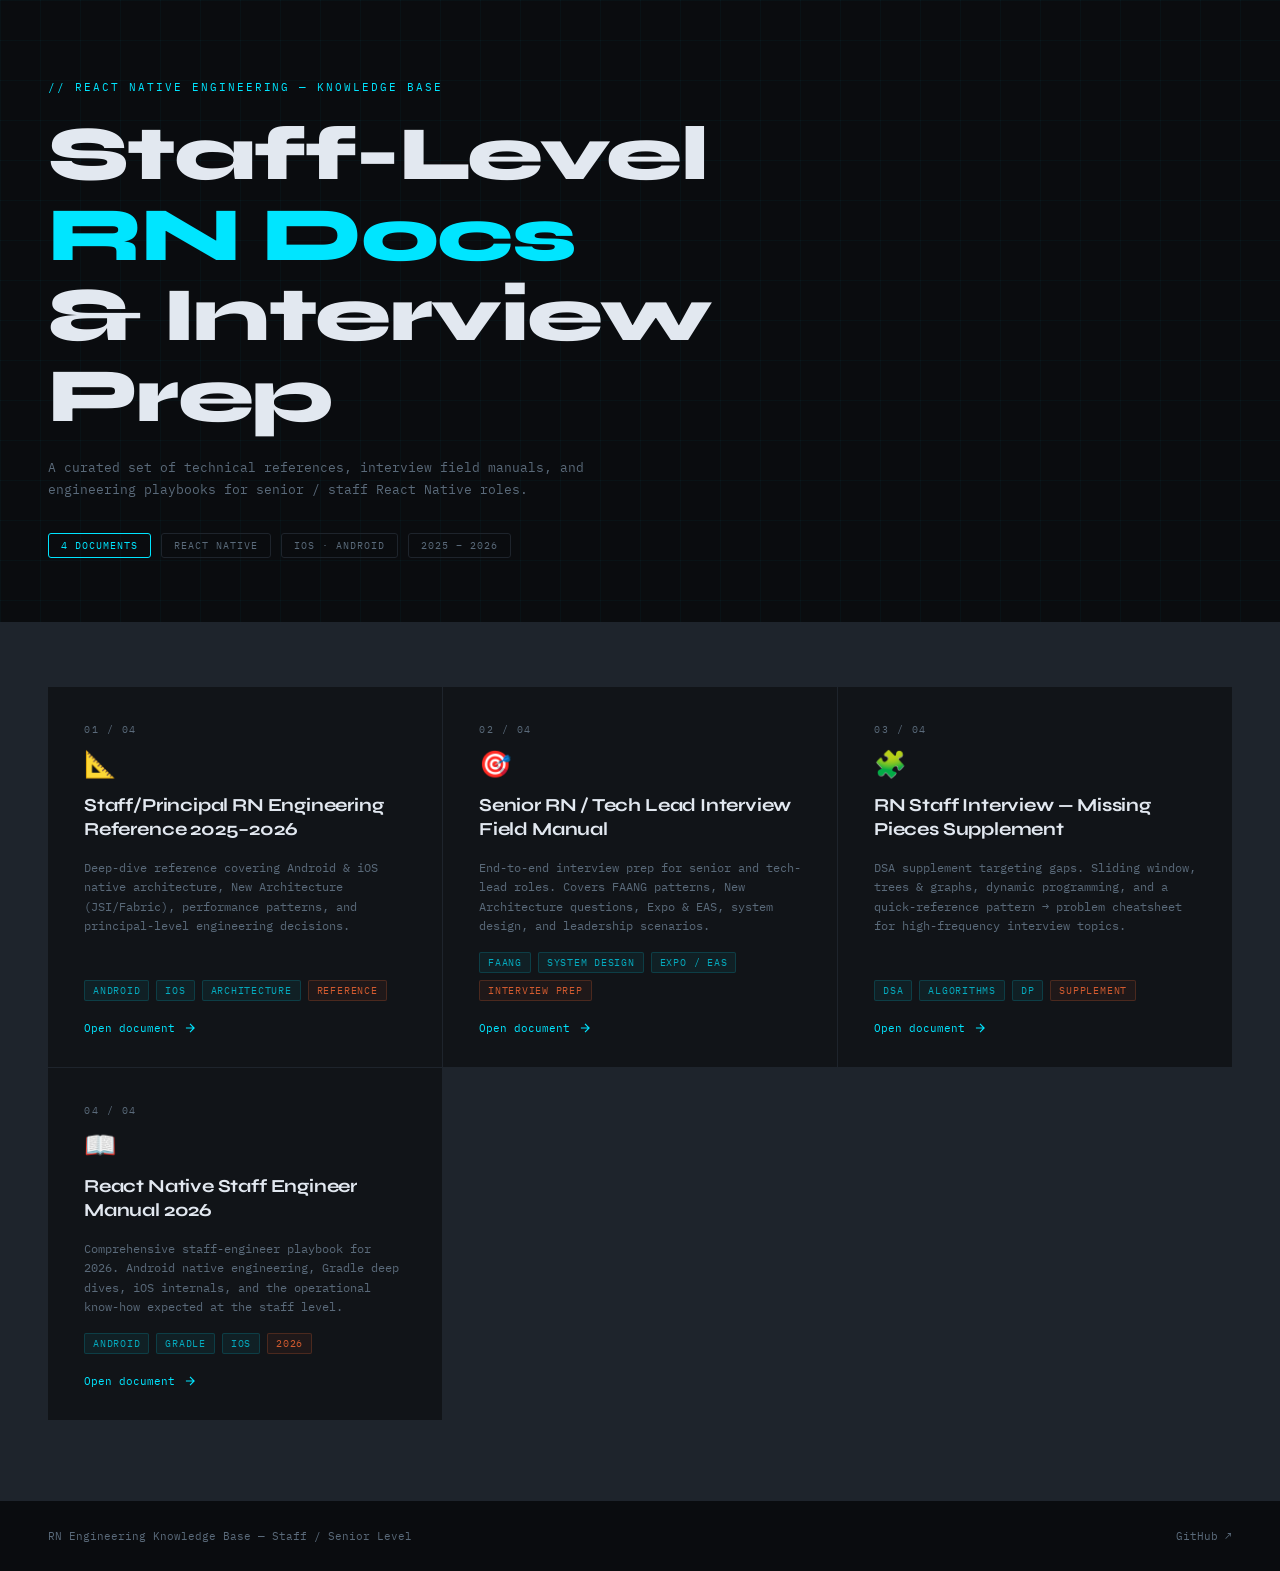
==== index.html @ 82778f61 "Add files via upload" ====
<!DOCTYPE html>
<html lang="en">
<head>
  <meta charset="UTF-8" />
  <meta name="viewport" content="width=device-width, initial-scale=1.0" />
  <title>RN Engineering — Knowledge Base</title>
  <link href="https://fonts.googleapis.com/css2?family=IBM+Plex+Mono:wght@400;600&family=Syne:wght@400;700;800&display=swap" rel="stylesheet" />
  <style>
    *, *::before, *::after { box-sizing: border-box; margin: 0; padding: 0; }

    :root {
      --bg:        #0a0c0f;
      --surface:   #111418;
      --border:    #1e242c;
      --accent:    #00e5ff;
      --accent2:   #ff6b35;
      --text:      #e2e8f0;
      --muted:     #5a6a7a;
      --mono:      'IBM Plex Mono', monospace;
      --sans:      'Syne', sans-serif;
    }

    html { scroll-behavior: smooth; }

    body {
      background: var(--bg);
      color: var(--text);
      font-family: var(--sans);
      min-height: 100vh;
      overflow-x: hidden;
    }

    /* ── GRID NOISE TEXTURE ── */
    body::before {
      content: '';
      position: fixed; inset: 0;
      background-image:
        linear-gradient(rgba(0,229,255,.03) 1px, transparent 1px),
        linear-gradient(90deg, rgba(0,229,255,.03) 1px, transparent 1px);
      background-size: 40px 40px;
      pointer-events: none;
      z-index: 0;
    }

    /* ── HERO ── */
    header {
      position: relative;
      padding: 80px 48px 64px;
      border-bottom: 1px solid var(--border);
      z-index: 1;
    }

    .eyebrow {
      font-family: var(--mono);
      font-size: 11px;
      letter-spacing: .18em;
      color: var(--accent);
      text-transform: uppercase;
      margin-bottom: 20px;
      opacity: 0;
      animation: fadeUp .5s .1s forwards;
    }

    h1 {
      font-size: clamp(2.4rem, 6vw, 4.8rem);
      font-weight: 800;
      line-height: 1.05;
      letter-spacing: -.02em;
      max-width: 780px;
      opacity: 0;
      animation: fadeUp .55s .2s forwards;
    }

    h1 span {
      color: var(--accent);
    }

    .subtitle {
      font-family: var(--mono);
      font-size: 13px;
      color: var(--muted);
      margin-top: 20px;
      max-width: 560px;
      line-height: 1.7;
      opacity: 0;
      animation: fadeUp .55s .32s forwards;
    }

    .badge-row {
      display: flex;
      flex-wrap: wrap;
      gap: 10px;
      margin-top: 32px;
      opacity: 0;
      animation: fadeUp .55s .42s forwards;
    }

    .badge {
      font-family: var(--mono);
      font-size: 10px;
      letter-spacing: .1em;
      text-transform: uppercase;
      padding: 5px 12px;
      border: 1px solid var(--border);
      border-radius: 3px;
      color: var(--muted);
    }

    .badge.hot { border-color: var(--accent); color: var(--accent); }

    /* ── CARDS GRID ── */
    main {
      position: relative;
      z-index: 1;
      padding: 64px 48px 80px;
      display: grid;
      grid-template-columns: repeat(auto-fill, minmax(320px, 1fr));
      gap: 1px;
      background: var(--border);
      border-bottom: 1px solid var(--border);
    }

    .card {
      background: var(--surface);
      padding: 36px 36px 32px;
      display: flex;
      flex-direction: column;
      gap: 16px;
      text-decoration: none;
      color: inherit;
      position: relative;
      overflow: hidden;
      transition: background .2s;
      opacity: 0;
      animation: fadeUp .5s forwards;
    }

    .card:nth-child(1) { animation-delay: .5s; }
    .card:nth-child(2) { animation-delay: .6s; }
    .card:nth-child(3) { animation-delay: .7s; }
    .card:nth-child(4) { animation-delay: .8s; }

    .card::before {
      content: '';
      position: absolute;
      inset: 0 0 auto 0;
      height: 2px;
      background: var(--accent);
      transform: scaleX(0);
      transform-origin: left;
      transition: transform .3s ease;
    }

    .card:hover { background: #13181f; }
    .card:hover::before { transform: scaleX(1); }

    .card-num {
      font-family: var(--mono);
      font-size: 10px;
      letter-spacing: .15em;
      color: var(--muted);
    }

    .card-icon {
      font-size: 26px;
      line-height: 1;
    }

    .card-title {
      font-size: 1.15rem;
      font-weight: 700;
      letter-spacing: -.01em;
      line-height: 1.3;
    }

    .card-desc {
      font-family: var(--mono);
      font-size: 11.5px;
      color: var(--muted);
      line-height: 1.7;
      flex: 1;
    }

    .card-tags {
      display: flex;
      flex-wrap: wrap;
      gap: 7px;
    }

    .tag {
      font-family: var(--mono);
      font-size: 9.5px;
      letter-spacing: .08em;
      text-transform: uppercase;
      padding: 3px 8px;
      background: rgba(0,229,255,.06);
      border: 1px solid rgba(0,229,255,.15);
      border-radius: 2px;
      color: rgba(0,229,255,.7);
    }

    .tag.orange {
      background: rgba(255,107,53,.06);
      border-color: rgba(255,107,53,.2);
      color: rgba(255,107,53,.8);
    }

    .card-cta {
      display: flex;
      align-items: center;
      gap: 8px;
      font-family: var(--mono);
      font-size: 11px;
      color: var(--accent);
      margin-top: 4px;
    }

    .card-cta svg {
      transition: transform .2s;
    }

    .card:hover .card-cta svg {
      transform: translateX(5px);
    }

    /* ── FOOTER ── */
    footer {
      position: relative;
      z-index: 1;
      padding: 28px 48px;
      display: flex;
      align-items: center;
      justify-content: space-between;
      flex-wrap: wrap;
      gap: 12px;
    }

    footer p {
      font-family: var(--mono);
      font-size: 11px;
      color: var(--muted);
    }

    footer a {
      color: var(--muted);
      text-decoration: none;
      transition: color .2s;
    }

    footer a:hover { color: var(--accent); }

    /* ── ANIMATIONS ── */
    @keyframes fadeUp {
      from { opacity: 0; transform: translateY(18px); }
      to   { opacity: 1; transform: translateY(0); }
    }

    /* ── RESPONSIVE ── */
    @media (max-width: 600px) {
      header, main, footer { padding-left: 24px; padding-right: 24px; }
      header { padding-top: 56px; }
    }
  </style>
</head>
<body>

  <header>
    <p class="eyebrow">// React Native Engineering — Knowledge Base</p>
    <h1>Staff-Level <span>RN Docs</span><br>& Interview Prep</h1>
    <p class="subtitle">
      A curated set of technical references, interview field manuals,
      and engineering playbooks for senior / staff React Native roles.
    </p>
    <div class="badge-row">
      <span class="badge hot">4 Documents</span>
      <span class="badge">React Native</span>
      <span class="badge">iOS · Android</span>
      <span class="badge">2025 – 2026</span>
    </div>
  </header>

  <main>

    <!-- Card 1 -->
    <a class="card" href="rn_engineering_reference_2025.html">
      <span class="card-num">01 / 04</span>
      <span class="card-icon">📐</span>
      <p class="card-title">Staff/Principal RN Engineering Reference 2025–2026</p>
      <p class="card-desc">
        Deep-dive reference covering Android & iOS native architecture,
        New Architecture (JSI/Fabric), performance patterns, and
        principal-level engineering decisions.
      </p>
      <div class="card-tags">
        <span class="tag">Android</span>
        <span class="tag">iOS</span>
        <span class="tag">Architecture</span>
        <span class="tag orange">Reference</span>
      </div>
      <div class="card-cta">
        Open document
        <svg width="14" height="14" viewBox="0 0 24 24" fill="none" stroke="currentColor" stroke-width="2"><path d="M5 12h14M12 5l7 7-7 7"/></svg>
      </div>
    </a>

    <!-- Card 2 -->
    <a class="card" href="rn_interview_field_manual.html">
      <span class="card-num">02 / 04</span>
      <span class="card-icon">🎯</span>
      <p class="card-title">Senior RN / Tech Lead Interview Field Manual</p>
      <p class="card-desc">
        End-to-end interview prep for senior and tech-lead roles. Covers
        FAANG patterns, New Architecture questions, Expo & EAS, system
        design, and leadership scenarios.
      </p>
      <div class="card-tags">
        <span class="tag">FAANG</span>
        <span class="tag">System Design</span>
        <span class="tag">Expo / EAS</span>
        <span class="tag orange">Interview Prep</span>
      </div>
      <div class="card-cta">
        Open document
        <svg width="14" height="14" viewBox="0 0 24 24" fill="none" stroke="currentColor" stroke-width="2"><path d="M5 12h14M12 5l7 7-7 7"/></svg>
      </div>
    </a>

    <!-- Card 3 -->
    <a class="card" href="rn_interview_supplement.html">
      <span class="card-num">03 / 04</span>
      <span class="card-icon">🧩</span>
      <p class="card-title">RN Staff Interview — Missing Pieces Supplement</p>
      <p class="card-desc">
        DSA supplement targeting gaps. Sliding window, trees & graphs,
        dynamic programming, and a quick-reference pattern → problem
        cheatsheet for high-frequency interview topics.
      </p>
      <div class="card-tags">
        <span class="tag">DSA</span>
        <span class="tag">Algorithms</span>
        <span class="tag">DP</span>
        <span class="tag orange">Supplement</span>
      </div>
      <div class="card-cta">
        Open document
        <svg width="14" height="14" viewBox="0 0 24 24" fill="none" stroke="currentColor" stroke-width="2"><path d="M5 12h14M12 5l7 7-7 7"/></svg>
      </div>
    </a>

    <!-- Card 4 -->
    <a class="card" href="rn-staff-manual-2026.html">
      <span class="card-num">04 / 04</span>
      <span class="card-icon">📖</span>
      <p class="card-title">React Native Staff Engineer Manual 2026</p>
      <p class="card-desc">
        Comprehensive staff-engineer playbook for 2026. Android native
        engineering, Gradle deep dives, iOS internals, and the operational
        know-how expected at the staff level.
      </p>
      <div class="card-tags">
        <span class="tag">Android</span>
        <span class="tag">Gradle</span>
        <span class="tag">iOS</span>
        <span class="tag orange">2026</span>
      </div>
      <div class="card-cta">
        Open document
        <svg width="14" height="14" viewBox="0 0 24 24" fill="none" stroke="currentColor" stroke-width="2"><path d="M5 12h14M12 5l7 7-7 7"/></svg>
      </div>
    </a>

  </main>

  <footer>
    <p>RN Engineering Knowledge Base &mdash; Staff / Senior Level</p>
    <p><a href="https://github.com" target="_blank">GitHub ↗</a></p>
  </footer>

</body>
</html>
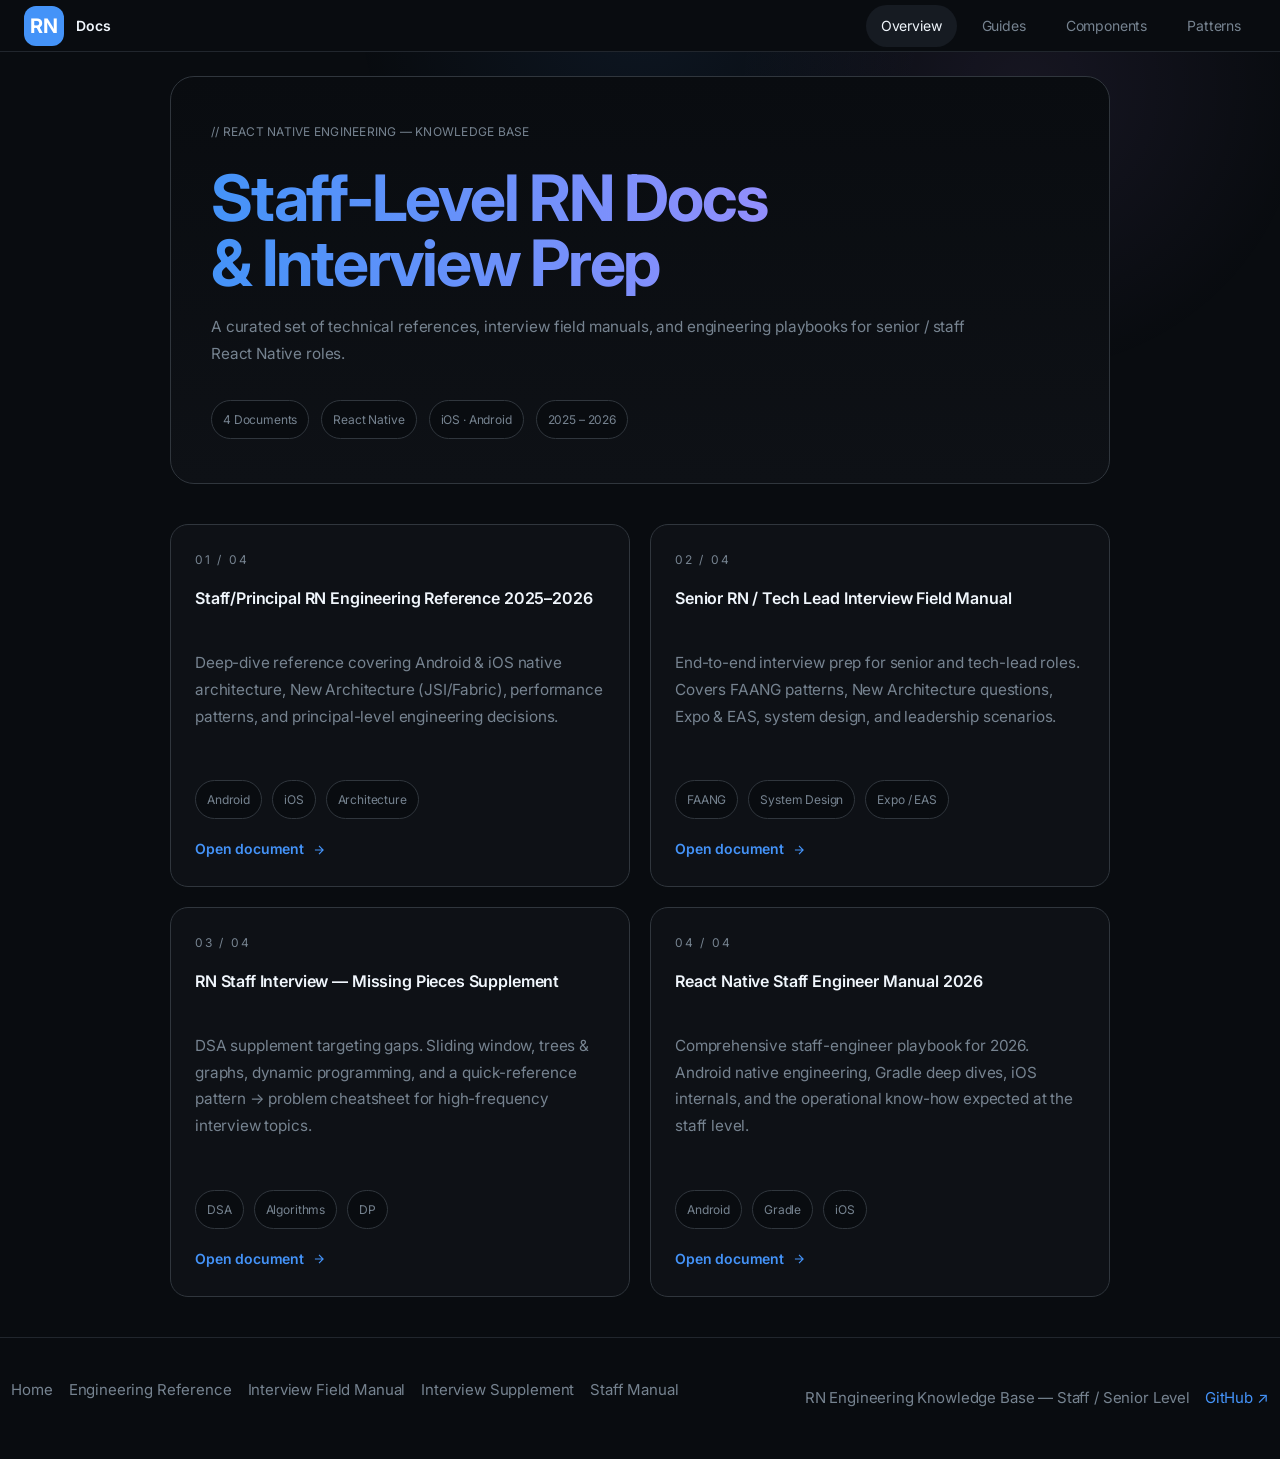
==== commit 37485aa2: "ui changes" ====
--- a/index.html
+++ b/index.html
@@ -1,380 +1,188 @@
-<!DOCTYPE html>
+<!doctype html>
 <html lang="en">
-<head>
-  <meta charset="UTF-8" />
-  <meta name="viewport" content="width=device-width, initial-scale=1.0" />
-  <title>RN Engineering — Knowledge Base</title>
-  <link href="https://fonts.googleapis.com/css2?family=IBM+Plex+Mono:wght@400;600&family=Syne:wght@400;700;800&display=swap" rel="stylesheet" />
-  <style>
-    *, *::before, *::after { box-sizing: border-box; margin: 0; padding: 0; }
+  <head>
+    <meta charset="utf-8" />
+    <meta name="viewport" content="width=device-width, initial-scale=1.0" />
+    <title>RN Engineering — Knowledge Base</title>
+    <link rel="preconnect" href="https://fonts.googleapis.com" />
+    <link rel="preconnect" href="https://fonts.gstatic.com" crossorigin />
+    <link href="https://fonts.googleapis.com/css2?family=Inter:wght@400;500;600;650;700&family=JetBrains+Mono:wght@400;500;600;700&display=swap" rel="stylesheet" />
+    <link href="https://cdn.jsdelivr.net/npm/bootstrap@5.3.0/dist/css/bootstrap.min.css" rel="stylesheet" integrity="sha384-ENjdO4Dr2bkBIFxQpeoY9Iu7AMLZc2xno1pB2iZYG3zv2RjO4DQBvYQ7S8ar4k+N" crossorigin="anonymous" />
+    <link rel="stylesheet" href="_theme.css" />
+  </head>
+  <body>
+    <div id="reading-progress"></div>
+    <header class="navbar-custom">
+      <div class="navbar-inner">
+        <a class="navbar-brand" href="index.html">
+          <span class="brand-mark">RN</span>
+          <span class="brand-label">Docs</span>
+        </a>
+        <nav class="navbar-links" aria-label="Primary navigation">
+          <a class="navbar-link active" href="#">Overview</a>
+          <a class="navbar-link" href="#">Guides</a>
+          <a class="navbar-link" href="#">Components</a>
+          <a class="navbar-link" href="#">Patterns</a>
+        </nav>
+        <button id="drawer-toggle" class="navbar-toggler" type="button" aria-label="Open navigation">
+          <svg width="20" height="20" viewBox="0 0 24 24" fill="none" stroke="currentColor" stroke-width="2" stroke-linecap="round" stroke-linejoin="round"><path d="M4 7h16M4 12h16M4 17h16"/></svg>
+        </button>
+      </div>
+    </header>
 
-    :root {
-      --bg:        #0a0c0f;
-      --surface:   #111418;
-      --border:    #1e242c;
-      --accent:    #00e5ff;
-      --accent2:   #ff6b35;
-      --text:      #e2e8f0;
-      --muted:     #5a6a7a;
-      --mono:      'IBM Plex Mono', monospace;
-      --sans:      'Syne', sans-serif;
-    }
+    <div class="app-shell no-sidebars d-flex align-items-start">
+      <aside class="sidebar" aria-label="Sidebar navigation">
+        <!-- SIDEBAR TOC HERE -->
+      </aside>
 
-    html { scroll-behavior: smooth; }
+      <main class="main" role="main">
+        <section class="hero-banner">
+          <p class="caption">// React Native Engineering — Knowledge Base</p>
+          <h1 class="hero-title">Staff-Level <span>RN Docs</span><br>& Interview Prep</h1>
+          <p class="hero-subtitle">
+            A curated set of technical references, interview field manuals,
+            and engineering playbooks for senior / staff React Native roles.
+          </p>
+          <div class="badge-row">
+            <span class="doc-card-tag">4 Documents</span>
+            <span class="doc-card-tag">React Native</span>
+            <span class="doc-card-tag">iOS · Android</span>
+            <span class="doc-card-tag">2025 – 2026</span>
+          </div>
+        </section>
 
-    body {
-      background: var(--bg);
-      color: var(--text);
-      font-family: var(--sans);
-      min-height: 100vh;
-      overflow-x: hidden;
-    }
+        <div class="document-grid">
+          <a class="doc-card" href="rn_engineering_reference_2025.html">
+            <span class="doc-card-badge">01 / 04</span>
+            <p class="doc-card-title">Staff/Principal RN Engineering Reference 2025–2026</p>
+            <p class="hero-subtitle">
+              Deep-dive reference covering Android &amp; iOS native architecture,
+              New Architecture (JSI/Fabric), performance patterns, and
+              principal-level engineering decisions.
+            </p>
+            <div class="doc-card-tags">
+              <span class="doc-card-tag">Android</span>
+              <span class="doc-card-tag">iOS</span>
+              <span class="doc-card-tag">Architecture</span>
+            </div>
+            <div class="doc-card-footer">
+              <span class="doc-card-link">Open document
+                <svg viewBox="0 0 24 24" fill="none" stroke="currentColor"><path d="M5 12h14M12 5l7 7-7 7"/></svg>
+              </span>
+            </div>
+          </a>
 
-    /* ── GRID NOISE TEXTURE ── */
-    body::before {
-      content: '';
-      position: fixed; inset: 0;
-      background-image:
-        linear-gradient(rgba(0,229,255,.03) 1px, transparent 1px),
-        linear-gradient(90deg, rgba(0,229,255,.03) 1px, transparent 1px);
-      background-size: 40px 40px;
-      pointer-events: none;
-      z-index: 0;
-    }
+          <a class="doc-card" href="rn_interview_field_manual.html">
+            <span class="doc-card-badge">02 / 04</span>
+            <p class="doc-card-title">Senior RN / Tech Lead Interview Field Manual</p>
+            <p class="hero-subtitle">
+              End-to-end interview prep for senior and tech-lead roles. Covers
+              FAANG patterns, New Architecture questions, Expo &amp; EAS, system
+              design, and leadership scenarios.
+            </p>
+            <div class="doc-card-tags">
+              <span class="doc-card-tag">FAANG</span>
+              <span class="doc-card-tag">System Design</span>
+              <span class="doc-card-tag">Expo / EAS</span>
+            </div>
+            <div class="doc-card-footer">
+              <span class="doc-card-link">Open document
+                <svg viewBox="0 0 24 24" fill="none" stroke="currentColor"><path d="M5 12h14M12 5l7 7-7 7"/></svg>
+              </span>
+            </div>
+          </a>
 
-    /* ── HERO ── */
-    header {
-      position: relative;
-      padding: 80px 48px 64px;
-      border-bottom: 1px solid var(--border);
-      z-index: 1;
-    }
+          <a class="doc-card" href="rn_interview_supplement.html">
+            <span class="doc-card-badge">03 / 04</span>
+            <p class="doc-card-title">RN Staff Interview — Missing Pieces Supplement</p>
+            <p class="hero-subtitle">
+              DSA supplement targeting gaps. Sliding window, trees &amp; graphs,
+              dynamic programming, and a quick-reference pattern → problem
+              cheatsheet for high-frequency interview topics.
+            </p>
+            <div class="doc-card-tags">
+              <span class="doc-card-tag">DSA</span>
+              <span class="doc-card-tag">Algorithms</span>
+              <span class="doc-card-tag">DP</span>
+            </div>
+            <div class="doc-card-footer">
+              <span class="doc-card-link">Open document
+                <svg viewBox="0 0 24 24" fill="none" stroke="currentColor"><path d="M5 12h14M12 5l7 7-7 7"/></svg>
+              </span>
+            </div>
+          </a>
 
-    .eyebrow {
-      font-family: var(--mono);
-      font-size: 11px;
-      letter-spacing: .18em;
-      color: var(--accent);
-      text-transform: uppercase;
-      margin-bottom: 20px;
-      opacity: 0;
-      animation: fadeUp .5s .1s forwards;
-    }
+          <a class="doc-card" href="rn-staff-manual-2026.html">
+            <span class="doc-card-badge">04 / 04</span>
+            <p class="doc-card-title">React Native Staff Engineer Manual 2026</p>
+            <p class="hero-subtitle">
+              Comprehensive staff-engineer playbook for 2026. Android native
+              engineering, Gradle deep dives, iOS internals, and the operational
+              know-how expected at the staff level.
+            </p>
+            <div class="doc-card-tags">
+              <span class="doc-card-tag">Android</span>
+              <span class="doc-card-tag">Gradle</span>
+              <span class="doc-card-tag">iOS</span>
+            </div>
+            <div class="doc-card-footer">
+              <span class="doc-card-link">Open document
+                <svg viewBox="0 0 24 24" fill="none" stroke="currentColor"><path d="M5 12h14M12 5l7 7-7 7"/></svg>
+              </span>
+            </div>
+          </a>
+        </div>
+      </main>
 
-    h1 {
-      font-size: clamp(2.4rem, 6vw, 4.8rem);
-      font-weight: 800;
-      line-height: 1.05;
-      letter-spacing: -.02em;
-      max-width: 780px;
-      opacity: 0;
-      animation: fadeUp .55s .2s forwards;
-    }
+      <aside class="toc" aria-label="Table of contents">
+        <!-- RIGHT TOC HERE -->
+      </aside>
+    </div>
 
-    h1 span {
-      color: var(--accent);
-    }
+    <button id="contents-btn" type="button" aria-label="Open contents">
+      Contents
+    </button>
 
-    .subtitle {
-      font-family: var(--mono);
-      font-size: 13px;
-      color: var(--muted);
-      margin-top: 20px;
-      max-width: 560px;
-      line-height: 1.7;
-      opacity: 0;
-      animation: fadeUp .55s .32s forwards;
-    }
+    <div id="mobile-drawer" class="mobile-drawer" aria-hidden="true">
+      <div class="drawer-header">
+        <strong>Navigation</strong>
+        <button id="drawer-close" class="drawer-close" type="button" aria-label="Close navigation">✕</button>
+      </div>
+      <div class="p-3">
+        <!-- SIDEBAR TOC HERE -->
+      </div>
+    </div>
+    <div id="drawer-overlay" class="overlay" aria-hidden="true"></div>
 
-    .badge-row {
-      display: flex;
-      flex-wrap: wrap;
-      gap: 10px;
-      margin-top: 32px;
-      opacity: 0;
-      animation: fadeUp .55s .42s forwards;
-    }
+    <div id="mobile-toc-drawer" class="mobile-toc-drawer" aria-hidden="true">
+      <div class="drawer-header">
+        <strong>Contents</strong>
+        <button class="drawer-close" type="button" aria-label="Close contents">✕</button>
+      </div>
+      <div class="p-3">
+        <!-- RIGHT TOC HERE -->
+      </div>
+    </div>
+    <div id="toc-overlay" class="overlay" aria-hidden="true"></div>
 
-    .badge {
-      font-family: var(--mono);
-      font-size: 10px;
-      letter-spacing: .1em;
-      text-transform: uppercase;
-      padding: 5px 12px;
-      border: 1px solid var(--border);
-      border-radius: 3px;
-      color: var(--muted);
-    }
+    <button id="back-to-top" type="button" aria-label="Back to top">
+      ↑
+    </button>
 
-    .badge.hot { border-color: var(--accent); color: var(--accent); }
+    <footer class="container-fluid">
+      <div class="footer-links">
+        <a href="index.html">Home</a>
+        <a href="rn_engineering_reference_2025.html">Engineering Reference</a>
+        <a href="rn_interview_field_manual.html">Interview Field Manual</a>
+        <a href="rn_interview_supplement.html">Interview Supplement</a>
+        <a href="rn-staff-manual-2026.html">Staff Manual</a>
+      </div>
+      <div class="d-flex flex-column flex-sm-row gap-3 mt-3" style="color: var(--text-muted);">
+        <p class="mb-0">RN Engineering Knowledge Base — Staff / Senior Level</p>
+        <p class="mb-0"><a href="https://github.com" target="_blank" rel="noopener">GitHub ↗</a></p>
+      </div>
+    </footer>
 
-    /* ── CARDS GRID ── */
-    main {
-      position: relative;
-      z-index: 1;
-      padding: 64px 48px 80px;
-      display: grid;
-      grid-template-columns: repeat(auto-fill, minmax(320px, 1fr));
-      gap: 1px;
-      background: var(--border);
-      border-bottom: 1px solid var(--border);
-    }
-
-    .card {
-      background: var(--surface);
-      padding: 36px 36px 32px;
-      display: flex;
-      flex-direction: column;
-      gap: 16px;
-      text-decoration: none;
-      color: inherit;
-      position: relative;
-      overflow: hidden;
-      transition: background .2s;
-      opacity: 0;
-      animation: fadeUp .5s forwards;
-    }
-
-    .card:nth-child(1) { animation-delay: .5s; }
-    .card:nth-child(2) { animation-delay: .6s; }
-    .card:nth-child(3) { animation-delay: .7s; }
-    .card:nth-child(4) { animation-delay: .8s; }
-
-    .card::before {
-      content: '';
-      position: absolute;
-      inset: 0 0 auto 0;
-      height: 2px;
-      background: var(--accent);
-      transform: scaleX(0);
-      transform-origin: left;
-      transition: transform .3s ease;
-    }
-
-    .card:hover { background: #13181f; }
-    .card:hover::before { transform: scaleX(1); }
-
-    .card-num {
-      font-family: var(--mono);
-      font-size: 10px;
-      letter-spacing: .15em;
-      color: var(--muted);
-    }
-
-    .card-icon {
-      font-size: 26px;
-      line-height: 1;
-    }
-
-    .card-title {
-      font-size: 1.15rem;
-      font-weight: 700;
-      letter-spacing: -.01em;
-      line-height: 1.3;
-    }
-
-    .card-desc {
-      font-family: var(--mono);
-      font-size: 11.5px;
-      color: var(--muted);
-      line-height: 1.7;
-      flex: 1;
-    }
-
-    .card-tags {
-      display: flex;
-      flex-wrap: wrap;
-      gap: 7px;
-    }
-
-    .tag {
-      font-family: var(--mono);
-      font-size: 9.5px;
-      letter-spacing: .08em;
-      text-transform: uppercase;
-      padding: 3px 8px;
-      background: rgba(0,229,255,.06);
-      border: 1px solid rgba(0,229,255,.15);
-      border-radius: 2px;
-      color: rgba(0,229,255,.7);
-    }
-
-    .tag.orange {
-      background: rgba(255,107,53,.06);
-      border-color: rgba(255,107,53,.2);
-      color: rgba(255,107,53,.8);
-    }
-
-    .card-cta {
-      display: flex;
-      align-items: center;
-      gap: 8px;
-      font-family: var(--mono);
-      font-size: 11px;
-      color: var(--accent);
-      margin-top: 4px;
-    }
-
-    .card-cta svg {
-      transition: transform .2s;
-    }
-
-    .card:hover .card-cta svg {
-      transform: translateX(5px);
-    }
-
-    /* ── FOOTER ── */
-    footer {
-      position: relative;
-      z-index: 1;
-      padding: 28px 48px;
-      display: flex;
-      align-items: center;
-      justify-content: space-between;
-      flex-wrap: wrap;
-      gap: 12px;
-    }
-
-    footer p {
-      font-family: var(--mono);
-      font-size: 11px;
-      color: var(--muted);
-    }
-
-    footer a {
-      color: var(--muted);
-      text-decoration: none;
-      transition: color .2s;
-    }
-
-    footer a:hover { color: var(--accent); }
-
-    /* ── ANIMATIONS ── */
-    @keyframes fadeUp {
-      from { opacity: 0; transform: translateY(18px); }
-      to   { opacity: 1; transform: translateY(0); }
-    }
-
-    /* ── RESPONSIVE ── */
-    @media (max-width: 600px) {
-      header, main, footer { padding-left: 24px; padding-right: 24px; }
-      header { padding-top: 56px; }
-    }
-  </style>
-</head>
-<body>
-
-  <header>
-    <p class="eyebrow">// React Native Engineering — Knowledge Base</p>
-    <h1>Staff-Level <span>RN Docs</span><br>& Interview Prep</h1>
-    <p class="subtitle">
-      A curated set of technical references, interview field manuals,
-      and engineering playbooks for senior / staff React Native roles.
-    </p>
-    <div class="badge-row">
-      <span class="badge hot">4 Documents</span>
-      <span class="badge">React Native</span>
-      <span class="badge">iOS · Android</span>
-      <span class="badge">2025 – 2026</span>
-    </div>
-  </header>
-
-  <main>
-
-    <!-- Card 1 -->
-    <a class="card" href="rn_engineering_reference_2025.html">
-      <span class="card-num">01 / 04</span>
-      <span class="card-icon">📐</span>
-      <p class="card-title">Staff/Principal RN Engineering Reference 2025–2026</p>
-      <p class="card-desc">
-        Deep-dive reference covering Android & iOS native architecture,
-        New Architecture (JSI/Fabric), performance patterns, and
-        principal-level engineering decisions.
-      </p>
-      <div class="card-tags">
-        <span class="tag">Android</span>
-        <span class="tag">iOS</span>
-        <span class="tag">Architecture</span>
-        <span class="tag orange">Reference</span>
-      </div>
-      <div class="card-cta">
-        Open document
-        <svg width="14" height="14" viewBox="0 0 24 24" fill="none" stroke="currentColor" stroke-width="2"><path d="M5 12h14M12 5l7 7-7 7"/></svg>
-      </div>
-    </a>
-
-    <!-- Card 2 -->
-    <a class="card" href="rn_interview_field_manual.html">
-      <span class="card-num">02 / 04</span>
-      <span class="card-icon">🎯</span>
-      <p class="card-title">Senior RN / Tech Lead Interview Field Manual</p>
-      <p class="card-desc">
-        End-to-end interview prep for senior and tech-lead roles. Covers
-        FAANG patterns, New Architecture questions, Expo & EAS, system
-        design, and leadership scenarios.
-      </p>
-      <div class="card-tags">
-        <span class="tag">FAANG</span>
-        <span class="tag">System Design</span>
-        <span class="tag">Expo / EAS</span>
-        <span class="tag orange">Interview Prep</span>
-      </div>
-      <div class="card-cta">
-        Open document
-        <svg width="14" height="14" viewBox="0 0 24 24" fill="none" stroke="currentColor" stroke-width="2"><path d="M5 12h14M12 5l7 7-7 7"/></svg>
-      </div>
-    </a>
-
-    <!-- Card 3 -->
-    <a class="card" href="rn_interview_supplement.html">
-      <span class="card-num">03 / 04</span>
-      <span class="card-icon">🧩</span>
-      <p class="card-title">RN Staff Interview — Missing Pieces Supplement</p>
-      <p class="card-desc">
-        DSA supplement targeting gaps. Sliding window, trees & graphs,
-        dynamic programming, and a quick-reference pattern → problem
-        cheatsheet for high-frequency interview topics.
-      </p>
-      <div class="card-tags">
-        <span class="tag">DSA</span>
-        <span class="tag">Algorithms</span>
-        <span class="tag">DP</span>
-        <span class="tag orange">Supplement</span>
-      </div>
-      <div class="card-cta">
-        Open document
-        <svg width="14" height="14" viewBox="0 0 24 24" fill="none" stroke="currentColor" stroke-width="2"><path d="M5 12h14M12 5l7 7-7 7"/></svg>
-      </div>
-    </a>
-
-    <!-- Card 4 -->
-    <a class="card" href="rn-staff-manual-2026.html">
-      <span class="card-num">04 / 04</span>
-      <span class="card-icon">📖</span>
-      <p class="card-title">React Native Staff Engineer Manual 2026</p>
-      <p class="card-desc">
-        Comprehensive staff-engineer playbook for 2026. Android native
-        engineering, Gradle deep dives, iOS internals, and the operational
-        know-how expected at the staff level.
-      </p>
-      <div class="card-tags">
-        <span class="tag">Android</span>
-        <span class="tag">Gradle</span>
-        <span class="tag">iOS</span>
-        <span class="tag orange">2026</span>
-      </div>
-      <div class="card-cta">
-        Open document
-        <svg width="14" height="14" viewBox="0 0 24 24" fill="none" stroke="currentColor" stroke-width="2"><path d="M5 12h14M12 5l7 7-7 7"/></svg>
-      </div>
-    </a>
-
-  </main>
-
-  <footer>
-    <p>RN Engineering Knowledge Base &mdash; Staff / Senior Level</p>
-    <p><a href="https://github.com" target="_blank">GitHub ↗</a></p>
-  </footer>
-
-</body>
+    <script src="_scripts.js"></script>
+  </body>
 </html>
--- a/_theme.css
+++ b/_theme.css
@@ -0,0 +1,1912 @@
+:root {
+  --bg-base: #090c10;
+  --bg-surface: #0e1116;
+  --bg-elevated: #161b22;
+  --bg-overlay: rgba(15, 20, 27, 0.88);
+  --border-subtle: #21262d;
+  --border-default: #30363d;
+  --border-strong: #484f58;
+  --text-primary: #f0f6fc;
+  --text-body: #cdd9e5;
+  --text-muted: #768390;
+  --accent-blue: #4493f8;
+  --accent-blue-subtle: #1f3858;
+  --accent-green: #3fb950;
+  --accent-green-subtle: #1a3626;
+  --accent-amber: #d29922;
+  --accent-amber-subtle: #341a00;
+  --accent-red: #f85149;
+  --accent-red-subtle: #3d1a19;
+  --accent-purple: #bc8cff;
+  --accent-purple-subtle: #271c3f;
+}
+
+* {
+  box-sizing: border-box;
+}
+
+html {
+  scroll-behavior: smooth;
+  font-size: 15px;
+}
+
+body {
+  margin: 0;
+  min-height: 100vh;
+  background: var(--bg-base);
+  color: var(--text-body);
+  font-family: "Inter", ui-sans-serif, system-ui, -apple-system, BlinkMacSystemFont, "Segoe UI", sans-serif;
+  line-height: 1.75;
+  letter-spacing: -0.01em;
+}
+
+body::before {
+  content: "";
+  position: fixed;
+  inset: 0;
+  background: radial-gradient(circle at top, rgba(68, 147, 248, 0.08), transparent 26%), radial-gradient(circle at 80% 10%, rgba(188, 140, 255, 0.08), transparent 22%);
+  pointer-events: none;
+  z-index: -1;
+}
+
+img,
+svg,
+iframe,
+video {
+  max-width: 100%;
+}
+
+a {
+  color: var(--accent-blue);
+  text-decoration: none;
+}
+
+a:hover,
+a:focus {
+  color: var(--text-primary);
+}
+
+p,
+ul,ol {
+  margin-top: 0;
+  margin-bottom: 1.5rem;
+}
+
+h1,h2,h3,h4,h5,h6 {
+  margin-top: 0;
+  color: var(--text-primary);
+}
+
+h1 {
+  font-size: 28px;
+  font-weight: 650;
+  letter-spacing: -0.03em;
+}
+
+h2 {
+  font-size: 20px;
+  font-weight: 600;
+  letter-spacing: -0.02em;
+  margin-top: 48px;
+  padding-left: 12px;
+  padding-bottom: 8px;
+  border-left: 3px solid var(--accent-blue);
+  border-bottom: 1px solid var(--border-subtle);
+}
+
+h3 {
+  font-size: 16px;
+  font-weight: 600;
+  margin-top: 32px;
+}
+
+.caption,
+.small,
+label {
+  font-size: 12px;
+  color: var(--text-muted);
+  letter-spacing: 0.02em;
+  text-transform: uppercase;
+}
+
+code,
+pre {
+  font-family: "JetBrains Mono", ui-monospace, SFMono-Regular, Menlo, Monaco, Consolas, monospace;
+}
+
+code {
+  font-size: 13px;
+  background: var(--bg-elevated);
+  color: var(--text-primary);
+  padding: 2px 6px;
+  border-radius: 4px;
+}
+
+pre {
+  margin: 0;
+  font-size: 13px;
+  line-height: 1.6;
+  font-family: "JetBrains Mono", ui-monospace, SFMono-Regular, Menlo, Monaco, Consolas, monospace;
+}
+
+.container-fluid,
+.app-shell {
+  max-width: 1480px;
+  width: 100%;
+  margin: 0 auto;
+}
+
+.app-shell.no-sidebars .sidebar,
+.app-shell.no-sidebars .toc {
+  display: none;
+}
+
+.app-shell.no-sidebars .main {
+  max-width: 940px;
+}
+
+.app-shell {
+  gap: 28px;
+}
+
+.navbar-custom {
+  position: sticky;
+  top: 0;
+  z-index: 50;
+  height: 52px;
+  padding: 0 24px;
+  background: var(--bg-base);
+  border-bottom: 1px solid var(--border-subtle);
+}
+
+.navbar-inner {
+  display: flex;
+  align-items: center;
+  justify-content: space-between;
+  min-height: 52px;
+}
+
+.navbar-brand {
+  display: inline-flex;
+  align-items: center;
+  gap: 12px;
+}
+
+.brand-mark {
+  width: 40px;
+  height: 40px;
+  display: inline-flex;
+  align-items: center;
+  justify-content: center;
+  border-radius: 12px;
+  background: var(--accent-blue);
+  color: white;
+  font-weight: 700;
+  font-size: 20px;
+}
+
+.brand-label {
+  font-size: 14px;
+  font-weight: 600;
+  color: var(--text-primary);
+}
+
+.navbar-links {
+  display: flex;
+  gap: 10px;
+}
+
+.navbar-link {
+  display: inline-flex;
+  align-items: center;
+  padding: 8px 14px;
+  color: var(--text-muted);
+  border-radius: 999px;
+  border: 1px solid transparent;
+  transition: all 120ms ease;
+  font-size: 14px;
+}
+
+.navbar-link:hover,
+.navbar-link:focus {
+  color: var(--text-primary);
+  background: var(--bg-elevated);
+}
+
+.navbar-link.active {
+  background: var(--bg-elevated);
+  color: var(--text-primary);
+}
+
+.navbar-toggler {
+  border: none;
+  background: transparent;
+  color: var(--text-body);
+  display: none;
+}
+
+.sidebar {
+  width: 240px;
+  min-width: 240px;
+  background: var(--bg-surface);
+  border-right: 1px solid var(--border-subtle);
+  padding: 28px 0 48px;
+  position: sticky;
+  top: 52px;
+  align-self: start;
+  height: calc(100vh - 52px);
+  overflow-y: auto;
+}
+
+.sidebar-section {
+  margin-bottom: 32px;
+}
+
+.sidebar-section label {
+  display: block;
+  margin: 0 0 16px 24px;
+  color: var(--text-muted);
+  font-size: 10px;
+  letter-spacing: 0.2em;
+}
+
+.sidebar-link {
+  display: block;
+  padding: 10px 20px;
+  color: var(--text-body);
+  border-radius: 10px;
+  transition: background 120ms ease;
+}
+
+.sidebar-link:hover,
+.sidebar-link:focus {
+  background: var(--bg-elevated);
+}
+
+.sidebar-link.active {
+  background: var(--bg-elevated);
+  color: var(--text-primary);
+  border-left: 2px solid var(--accent-blue);
+  padding-left: 18px;
+}
+
+.toc {
+  width: 200px;
+  min-width: 200px;
+  position: sticky;
+  top: 76px;
+  align-self: start;
+  max-height: calc(100vh - 92px);
+  overflow-y: auto;
+  padding: 16px 0 48px 20px;
+  border-left: 1px solid var(--border-subtle);
+  color: var(--text-muted);
+  font-size: 12px;
+}
+
+.toc a {
+  display: block;
+  padding: 8px 0;
+  color: var(--text-muted);
+  text-decoration: none;
+  transition: color 120ms ease, border-color 120ms ease;
+  border-left: 3px solid transparent;
+}
+
+.toc a:hover {
+  color: var(--text-body);
+}
+
+.toc a.active {
+  color: var(--accent-blue);
+  border-left-color: var(--accent-blue);
+}
+
+.main {
+  flex: 1 1 auto;
+  min-width: 0;
+  max-width: 740px;
+  width: 100%;
+  margin: 0 auto;
+  padding: 24px 0 40px;
+}
+
+.main > :first-child {
+  margin-top: 0;
+}
+
+.hero-banner {
+  background: linear-gradient(180deg, var(--bg-base) 0%, var(--bg-surface) 100%);
+  border: 1px solid var(--border-default);
+  border-radius: 24px;
+  padding: 44px 40px;
+  margin-bottom: 40px;
+}
+
+.hero-title {
+  font-size: clamp(3rem, 5vw, 4.4rem);
+  line-height: 1.03;
+  font-weight: 700;
+  letter-spacing: -0.035em;
+  max-width: 860px;
+  margin-bottom: 18px;
+  background: linear-gradient(90deg, var(--accent-blue), var(--accent-purple));
+  -webkit-background-clip: text;
+  color: transparent;
+}
+
+.hero-subtitle {
+  max-width: 760px;
+  color: var(--text-muted);
+  font-size: 1.02rem;
+  margin-bottom: 32px;
+}
+
+.badge-row {
+  display: flex;
+  flex-wrap: wrap;
+  align-items: center;
+  gap: 12px;
+}
+
+.document-grid {
+  display: grid;
+  grid-template-columns: repeat(2, minmax(0, 1fr));
+  gap: 20px;
+}
+
+.doc-card {
+  display: flex;
+  flex-direction: column;
+  gap: 18px;
+  min-height: 260px;
+  background: var(--bg-surface);
+  border: 1px solid var(--border-default);
+  border-radius: 18px;
+  padding: 24px;
+  text-decoration: none;
+  color: inherit;
+  transition: transform 160ms ease, border-color 160ms ease, box-shadow 160ms ease;
+}
+
+.doc-card:hover {
+  transform: translateY(-2px);
+  border-color: var(--border-strong);
+  box-shadow: 0 0 0 1px var(--accent-blue-subtle);
+}
+
+.doc-card-badge {
+  font-size: 12px;
+  letter-spacing: 0.18em;
+  text-transform: uppercase;
+  color: var(--text-muted);
+}
+
+.doc-card-title {
+  font-size: 1.07rem;
+  font-weight: 600;
+  color: var(--text-primary);
+  line-height: 1.35;
+}
+
+.doc-card-tags {
+  display: flex;
+  flex-wrap: wrap;
+  gap: 10px;
+}
+
+.doc-card-tag {
+  display: inline-flex;
+  align-items: center;
+  padding: 8px 11px;
+  border-radius: 999px;
+  border: 1px solid var(--border-default);
+  background: var(--bg-base);
+  color: var(--text-muted);
+  font-size: 12px;
+}
+
+.doc-card-footer {
+  display: flex;
+  align-items: center;
+  justify-content: space-between;
+  gap: 12px;
+  margin-top: auto;
+}
+
+.doc-card-link {
+  display: inline-flex;
+  align-items: center;
+  gap: 8px;
+  color: var(--accent-blue);
+  font-size: 14px;
+  font-weight: 600;
+}
+
+.doc-card-link svg {
+  width: 14px;
+  height: 14px;
+  stroke-width: 2;
+  transition: transform 150ms ease;
+}
+
+.doc-card:hover .doc-card-link svg {
+  transform: translateX(3px);
+}
+
+@media (max-width: 960px) {
+  .document-grid {
+    grid-template-columns: 1fr;
+  }
+}
+
+@media (max-width: 767px) {
+  .hero-banner {
+    padding: 32px 20px;
+    border-radius: 16px;
+  }
+  .hero-title {
+    font-size: 2.5rem;
+  }
+  .hero-subtitle {
+    font-size: 1rem;
+  }
+}
+
+@media (max-width: 1279px) {
+  .app-shell {
+    display: block;
+    padding: 0 32px 48px;
+  }
+  .sidebar,
+  .toc {
+    display: none;
+  }
+  .navbar-inner {
+    gap: 16px;
+  }
+  .navbar-links {
+    display: none;
+  }
+  .navbar-toggler {
+    display: inline-flex;
+    align-items: center;
+    justify-content: center;
+  }
+}
+
+@media (max-width: 767px) {
+  .app-shell {
+    padding: 0 16px 64px;
+  }
+  body {
+    padding-top: 52px;
+  }
+  .main {
+    width: 100%;
+  }
+  .navbar-custom {
+    padding: 0 16px;
+  }
+  .navbar-inner {
+    gap: 12px;
+  }
+}
+
+.mobile-drawer,
+.mobile-toc-drawer,
+.overlay {
+  position: fixed;
+  inset: 0;
+  z-index: 120;
+  display: none;
+}
+
+.overlay {
+  background: var(--bg-overlay);
+}
+
+.mobile-drawer,
+.mobile-toc-drawer {
+  width: min(320px, 100%);
+  background: var(--bg-surface);
+  box-shadow: 0 32px 100px rgba(0,0,0,0.35);
+  transform: translateX(-100%);
+  transition: transform 220ms ease;
+  overflow-y: auto;
+}
+
+.mobile-drawer.open,
+.mobile-toc-drawer.open {
+  display: block;
+  transform: translateX(0);
+}
+
+.mobile-toc-drawer {
+  right: 0;
+  left: auto;
+  transform: translateX(100%);
+}
+
+.mobile-toc-drawer.open {
+  transform: translateX(0);
+}
+
+.drawer-header {
+  display: flex;
+  align-items: center;
+  justify-content: space-between;
+  padding: 18px 22px;
+  border-bottom: 1px solid var(--border-subtle);
+}
+
+.drawer-close {
+  background: transparent;
+  border: none;
+  color: var(--text-muted);
+  font-size: 18px;
+}
+
+#contents-btn {
+  position: fixed;
+  right: 16px;
+  bottom: 96px;
+  z-index: 60;
+  display: none;
+  align-items: center;
+  justify-content: center;
+  width: 48px;
+  height: 48px;
+  background: var(--bg-elevated);
+  border: 1px solid var(--border-subtle);
+  border-radius: 50%;
+  color: var(--text-body);
+  cursor: pointer;
+  box-shadow: 0 12px 30px rgba(0,0,0,0.22);
+}
+
+@media (max-width: 767px) {
+  #contents-btn {
+    display: inline-flex;
+  }
+}
+
+#reading-progress {
+  position: fixed;
+  top: 0;
+  left: 0;
+  height: 2px;
+  width: 0;
+  background: var(--accent-blue);
+  z-index: 60;
+  transition: width 120ms ease;
+}
+
+#back-to-top {
+  position: fixed;
+  right: 16px;
+  bottom: 16px;
+  width: 36px;
+  height: 36px;
+  display: grid;
+  place-items: center;
+  border-radius: 50%;
+  background: var(--bg-elevated);
+  border: 1px solid var(--border-subtle);
+  color: var(--text-body);
+  cursor: pointer;
+  opacity: 0;
+  pointer-events: none;
+  transition: opacity 180ms ease, transform 180ms ease;
+  z-index: 60;
+}
+
+#back-to-top.visible {
+  opacity: 1;
+  pointer-events: auto;
+  transform: translateY(0);
+}
+
+.code-block {
+  position: relative;
+  background: var(--bg-elevated);
+  border: 1px solid var(--border-subtle);
+  border-radius: 8px;
+  overflow: hidden;
+  margin: 1.5rem 0;
+}
+
+.code-block__topbar {
+  display: flex;
+  align-items: center;
+  justify-content: space-between;
+  padding: 12px 16px;
+  gap: 10px;
+  background: rgba(255,255,255,0.03);
+}
+
+.code-block__badge {
+  font-size: 11px;
+  font-family: "JetBrains Mono", ui-monospace, SFMono-Regular, Menlo, Monaco, Consolas, monospace;
+  color: var(--text-muted);
+}
+
+.copy-btn {
+  width: 34px;
+  height: 34px;
+  display: inline-flex;
+  align-items: center;
+  justify-content: center;
+  border: 1px solid var(--border-subtle);
+  border-radius: 10px;
+  background: transparent;
+  color: var(--text-body);
+  cursor: pointer;
+  transition: all 140ms ease;
+}
+
+.copy-btn:hover,
+.copy-btn:focus {
+  border-color: var(--accent-blue);
+  color: var(--text-primary);
+}
+
+.copy-btn.copied {
+  color: var(--accent-green);
+  border-color: var(--accent-green);
+}
+
+.code-block pre {
+  padding: 18px 16px 20px;
+  overflow-x: auto;
+  margin: 0;
+}
+
+.callout {
+  border-left: 4px solid;
+  border-radius: 6px;
+  padding: 16px 18px;
+  display: grid;
+  gap: 8px;
+  background: var(--bg-overlay);
+}
+
+.callout span {
+  display: inline-flex;
+  align-items: center;
+  justify-content: center;
+  width: fit-content;
+  padding: 2px 8px;
+  border-radius: 999px;
+  font-size: 11px;
+  letter-spacing: 0.14em;
+  text-transform: uppercase;
+}
+
+.callout--tip {
+  border-color: var(--accent-green);
+  background: var(--accent-green-subtle);
+}
+
+.callout--tip span {
+  background: rgba(63, 185, 80, 0.12);
+  color: var(--accent-green);
+}
+
+.callout--warning {
+  border-color: var(--accent-amber);
+  background: var(--accent-amber-subtle);
+}
+
+.callout--warning span {
+  background: rgba(210, 153, 34, 0.12);
+  color: var(--accent-amber);
+}
+
+.callout--critical {
+  border-color: var(--accent-red);
+  background: var(--accent-red-subtle);
+}
+
+.callout--critical span {
+  background: rgba(248, 81, 73, 0.12);
+  color: var(--accent-red);
+}
+
+.callout--note {
+  border-color: var(--accent-blue);
+  background: var(--accent-blue-subtle);
+}
+
+.callout--note span {
+  background: rgba(68, 147, 248, 0.12);
+  color: var(--accent-blue);
+}
+
+.badge-level {
+  display: inline-flex;
+  padding: 4px 8px;
+  border-radius: 999px;
+  font-size: 11px;
+  letter-spacing: 0.18em;
+  text-transform: uppercase;
+  font-weight: 700;
+}
+
+.badge-level.senior {
+  background: #1a2a1a;
+  color: var(--accent-green);
+}
+
+.badge-level.staff {
+  background: #1a2440;
+  color: var(--accent-blue);
+}
+
+.badge-level.principal {
+  background: var(--accent-purple-subtle);
+  color: var(--accent-purple);
+}
+
+.badge-level.faang {
+  background: #2a1a10;
+  color: var(--accent-amber);
+}
+
+.table-responsive-custom {
+  width: 100%;
+  overflow-x: auto;
+  position: relative;
+}
+
+.table-responsive-custom:before,
+.table-responsive-custom:after {
+  content: "";
+  position: absolute;
+  top: 0;
+  bottom: 0;
+  width: 32px;
+  pointer-events: none;
+}
+
+.table-responsive-custom:before {
+  left: 0;
+  background: linear-gradient(to right, var(--bg-base), transparent);
+}
+
+.table-responsive-custom:after {
+  right: 0;
+  background: linear-gradient(to left, var(--bg-base), transparent);
+}
+
+.table-custom {
+  width: 100%;
+  border-collapse: collapse;
+  min-width: 560px;
+}
+
+.table-custom thead th {
+  background: var(--bg-elevated);
+  color: var(--text-muted);
+  font-size: 11px;
+  letter-spacing: 0.16em;
+  text-transform: uppercase;
+  padding: 14px 16px;
+  text-align: left;
+  border-bottom: 1px solid var(--border-subtle);
+}
+
+.table-custom tbody tr {
+  transition: background 120ms ease;
+}
+
+.table-custom tbody tr:hover {
+  background: var(--bg-elevated);
+}
+
+.table-custom td {
+  padding: 14px 16px;
+  border-bottom: 1px solid var(--border-subtle);
+  color: var(--text-body);
+}
+
+.cover {
+  display: grid;
+  grid-template-rows: 1fr auto;
+  min-height: min(760px, calc(100vh - 100px));
+  margin-bottom: 48px;
+  overflow: hidden;
+  border: 1px solid var(--border-default);
+  border-radius: 8px;
+  background: linear-gradient(145deg, #0b1018 0%, #101826 55%, #121526 100%);
+  box-shadow: 0 24px 80px rgba(0, 0, 0, 0.28);
+}
+
+.cover-grid {
+  display: grid;
+  grid-template-columns: minmax(0, 1.05fr) minmax(260px, 0.95fr);
+  min-height: 0;
+}
+
+.cover-left,
+.cover-right {
+  min-width: 0;
+  padding: clamp(28px, 4vw, 48px);
+}
+
+.cover-left {
+  display: flex;
+  flex-direction: column;
+  justify-content: space-between;
+  gap: 36px;
+  border-right: 1px solid rgba(255, 255, 255, 0.08);
+}
+
+.cover-right {
+  display: flex;
+  flex-direction: column;
+  justify-content: center;
+  background: rgba(255, 255, 255, 0.025);
+}
+
+.cover-eyebrow,
+.cover-right-label,
+.cover-bar,
+.finding-num,
+.opener-tag,
+.tier-label {
+  font-family: "JetBrains Mono", ui-monospace, SFMono-Regular, Menlo, Monaco, Consolas, monospace;
+}
+
+.cover-eyebrow,
+.cover-right-label {
+  margin-bottom: 18px;
+  color: var(--accent-blue);
+  font-size: 11px;
+  letter-spacing: 0.14em;
+  text-transform: uppercase;
+}
+
+.cover-title {
+  color: var(--text-primary);
+  font-size: clamp(2.4rem, 5vw, 4.4rem);
+  font-weight: 700;
+  letter-spacing: 0;
+  line-height: 0.98;
+}
+
+.cover-title em {
+  color: var(--accent-blue);
+  font-style: normal;
+}
+
+.cover-subtitle {
+  max-width: 34rem;
+  margin-top: 20px;
+  color: var(--text-muted);
+  font-size: clamp(1rem, 1.8vw, 1.18rem);
+  line-height: 1.5;
+}
+
+.cover-stat-row {
+  display: grid;
+  grid-template-columns: repeat(2, minmax(0, 1fr));
+  gap: 12px;
+}
+
+.cover-stat,
+.cover-tag {
+  border: 1px solid var(--border-subtle);
+  border-radius: 8px;
+  background: rgba(255, 255, 255, 0.035);
+}
+
+.cover-stat {
+  min-width: 0;
+  padding: 14px;
+}
+
+.cover-stat-num {
+  color: var(--accent-blue);
+  font-size: clamp(1.4rem, 3vw, 2rem);
+  font-weight: 700;
+  line-height: 1;
+}
+
+.cover-stat-label {
+  margin-top: 6px;
+  color: var(--text-muted);
+  font-size: 12px;
+  line-height: 1.35;
+}
+
+.cover-tag-list {
+  display: grid;
+  gap: 9px;
+}
+
+.cover-tag {
+  position: relative;
+  padding: 10px 14px 10px 32px;
+  color: var(--text-body);
+  font-size: 13px;
+  line-height: 1.35;
+}
+
+.cover-tag::before {
+  content: "";
+  position: absolute;
+  left: 14px;
+  top: 17px;
+  width: 6px;
+  height: 6px;
+  border-radius: 999px;
+  background: var(--accent-blue);
+}
+
+.cover-bar {
+  display: flex;
+  flex-wrap: wrap;
+  gap: 10px 22px;
+  padding: 14px clamp(24px, 4vw, 48px);
+  border-top: 1px solid rgba(255, 255, 255, 0.08);
+  color: var(--text-muted);
+  font-size: 11px;
+  letter-spacing: 0.06em;
+}
+
+.section-opener {
+  padding-top: 24px;
+}
+
+.section-opener h2 {
+  margin-top: 0;
+}
+
+.opener-tag {
+  display: flex;
+  align-items: center;
+  gap: 10px;
+  margin-bottom: 12px;
+  color: var(--text-muted);
+  font-size: 11px;
+  letter-spacing: 0.12em;
+  text-transform: uppercase;
+}
+
+.opener-tag::before {
+  content: "";
+  width: 34px;
+  height: 1px;
+  background: var(--border-default);
+}
+
+.opener-tag .num {
+  color: var(--accent-blue);
+}
+
+.body {
+  min-width: 0;
+  margin-bottom: 48px;
+}
+
+.anchor-link {
+  margin-left: 8px;
+  color: var(--text-muted);
+  font-size: 0.72em;
+  opacity: 0;
+}
+
+h2:hover .anchor-link,
+h3:hover .anchor-link {
+  opacity: 1;
+}
+
+.tldr-hero,
+.case-study,
+.diagram,
+.tier,
+.footer-note,
+.roadmap {
+  max-width: 100%;
+}
+
+.tldr-hero {
+  margin: 10px 0 24px;
+  padding: 24px;
+  border: 1px solid var(--border-default);
+  border-radius: 8px;
+  background: var(--bg-surface);
+}
+
+.tldr-hero h3 {
+  margin-top: 0;
+  color: var(--accent-blue);
+}
+
+.findings-grid {
+  display: grid;
+  grid-template-columns: repeat(2, minmax(0, 1fr));
+  gap: 14px;
+}
+
+.finding-num {
+  margin-bottom: 8px;
+  color: var(--accent-amber);
+  font-size: 11px;
+  letter-spacing: 0.12em;
+  text-transform: uppercase;
+}
+
+.diagram {
+  margin: 16px 0 22px;
+  padding: 18px;
+  overflow-x: auto;
+  border: 1px solid var(--border-subtle);
+  border-radius: 8px;
+  background: var(--bg-elevated);
+  color: var(--text-body);
+  font-family: "JetBrains Mono", ui-monospace, SFMono-Regular, Menlo, Monaco, Consolas, monospace;
+  font-size: 12px;
+  line-height: 1.7;
+  white-space: pre;
+}
+
+.case-study,
+.tier,
+.footer-note {
+  margin: 18px 0;
+  border: 1px solid var(--border-subtle);
+  border-radius: 8px;
+  overflow: hidden;
+  background: var(--bg-surface);
+}
+
+.cs-header {
+  display: flex;
+  align-items: center;
+  justify-content: space-between;
+  gap: 12px;
+  padding: 13px 16px;
+  border-bottom: 1px solid var(--border-subtle);
+  color: var(--text-primary);
+  font-weight: 650;
+}
+
+.cs-body,
+.tier,
+.footer-note {
+  padding: 18px;
+}
+
+.cs-body p:last-child,
+.tier p:last-child,
+.footer-note p:last-child {
+  margin-bottom: 0;
+}
+
+.tier-label {
+  margin-bottom: 12px;
+  color: var(--accent-blue);
+  font-size: 11px;
+  letter-spacing: 0.12em;
+  text-transform: uppercase;
+}
+
+.tier h4 {
+  margin: 16px 0 4px;
+  font-size: 14px;
+}
+
+.tier-1 {
+  border-left: 4px solid var(--accent-amber);
+}
+
+.tier-2 {
+  border-left: 4px solid var(--accent-blue);
+}
+
+.tier-3 {
+  border-left: 4px solid var(--accent-purple);
+}
+
+.roadmap {
+  display: grid;
+  gap: 14px;
+  margin: 16px 0 28px;
+}
+
+.rm-item {
+  display: grid;
+  grid-template-columns: 44px minmax(0, 1fr);
+  gap: 14px;
+}
+
+.rm-dot {
+  display: inline-flex;
+  align-items: center;
+  justify-content: center;
+  width: 36px;
+  height: 36px;
+  border-radius: 999px;
+  background: var(--accent-blue);
+  color: #fff;
+  font-family: "JetBrains Mono", ui-monospace, SFMono-Regular, Menlo, Monaco, Consolas, monospace;
+  font-size: 12px;
+  font-weight: 700;
+}
+
+.rm-dot.purple {
+  background: var(--accent-purple);
+}
+
+.rm-body h4 {
+  margin: 0 0 4px;
+  font-size: 15px;
+}
+
+.rm-body p {
+  margin-bottom: 0;
+}
+
+.footer-note {
+  color: var(--text-muted);
+}
+
+.footer-note h4 {
+  margin-top: 0;
+}
+
+@media (max-width: 1279px) {
+  .cover {
+    min-height: auto;
+  }
+}
+
+@media (max-width: 767px) {
+  .cover-grid,
+  .findings-grid {
+    grid-template-columns: 1fr;
+  }
+
+  .cover-left,
+  .cover-right {
+    padding: 24px;
+  }
+
+  .cover-left {
+    border-right: 0;
+    border-bottom: 1px solid rgba(255, 255, 255, 0.08);
+  }
+
+  .cover-stat-row {
+    grid-template-columns: 1fr;
+  }
+
+  .cover-subtitle br {
+    display: none;
+  }
+}
+
+.qa-question {
+  background: var(--bg-elevated);
+  border-left: 3px solid var(--accent-blue);
+  padding: 16px;
+  border-radius: 6px;
+  margin-bottom: 12px;
+}
+
+.qa-block {
+  background: var(--bg-surface);
+  border: 1px solid var(--border-subtle);
+  border-radius: 20px;
+  padding: 22px;
+  margin: 1.75rem 0 2rem;
+}
+
+.qa-meta {
+  display: flex;
+  align-items: center;
+  gap: 0.75rem;
+  flex-wrap: wrap;
+  margin-bottom: 1rem;
+}
+
+.qa-label {
+  font-size: 12px;
+  letter-spacing: 0.12em;
+  text-transform: uppercase;
+  color: var(--text-muted);
+}
+
+.qa-answer {
+  padding-left: 20px;
+  border-left: 1px solid var(--border-subtle);
+  margin-bottom: 28px;
+}
+
+footer {
+  border-top: 1px solid var(--border-subtle);
+  padding: 32px 24px 48px;
+  color: var(--text-muted);
+  display: flex;
+  justify-content: space-between;
+  flex-wrap: wrap;
+  gap: 18px;
+  align-items: center;
+}
+
+.footer-links {
+  display: flex;
+  flex-wrap: wrap;
+  gap: 16px;
+}
+
+.footer-links a {
+  color: var(--text-muted);
+}
+
+.footer-links a:hover {
+  color: var(--text-primary);
+}
+
+.engineering-reference .main {
+  max-width: 920px;
+  padding-top: 8px;
+  padding-bottom: 0;
+}
+
+.engineering-reference .toc {
+  display: none;
+}
+
+.engineering-reference .cover {
+  min-height: 0;
+  margin-bottom: 30px;
+}
+
+.engineering-reference .cover-left,
+.engineering-reference .cover-right {
+  padding: clamp(18px, 2.3vw, 30px);
+}
+
+.engineering-reference .cover-left {
+  gap: 24px;
+  justify-content: flex-start;
+}
+
+.engineering-reference .cover-right {
+  justify-content: flex-start;
+}
+
+.engineering-reference .cover-eyebrow,
+.engineering-reference .cover-right-label {
+  margin-bottom: 12px;
+}
+
+.engineering-reference .cover-title {
+  max-width: 13ch;
+  font-size: clamp(2rem, 3.2vw, 3rem);
+  line-height: 1.04;
+}
+
+.engineering-reference .cover-subtitle {
+  margin-top: 14px;
+  font-size: 0.92rem;
+}
+
+.engineering-reference .cover-bottom {
+  margin-top: 18px;
+}
+
+.engineering-reference .cover-stat-row {
+  gap: 10px;
+}
+
+.engineering-reference .cover-stat {
+  padding: 11px 12px;
+}
+
+.engineering-reference .cover-tag-list {
+  gap: 6px;
+}
+
+.engineering-reference .cover-tag {
+  font-size: 12px;
+  padding-top: 8px;
+  padding-bottom: 8px;
+}
+
+.engineering-reference .cover-tag::before {
+  top: 15px;
+}
+
+.engineering-reference .cover-bar {
+  padding: 11px clamp(18px, 2.3vw, 30px);
+}
+
+.engineering-reference .main-footer {
+  margin-top: 22px;
+  padding: 24px 0 42px;
+  border-top: 1px solid var(--border-subtle);
+  color: var(--text-muted);
+}
+
+.engineering-reference .main-footer .footer-links {
+  gap: 14px;
+}
+
+@media (max-width: 767px) {
+  .engineering-reference .main {
+    padding-top: 0;
+  }
+}
+
+.field-manual .main {
+  max-width: 820px;
+  padding-top: 24px;
+}
+
+.field-manual .cover {
+  margin-bottom: 28px;
+  padding: 28px;
+  border: 1px solid var(--border-default);
+  border-radius: 8px;
+  background: var(--bg-surface);
+  box-shadow: 0 24px 80px rgba(0, 0, 0, 0.2);
+}
+
+.field-manual .cover-rule {
+  width: 64px;
+  height: 4px;
+  margin-bottom: 22px;
+  border-radius: 999px;
+  background: var(--accent-blue);
+}
+
+.field-manual .cover-eyebrow,
+.field-manual .tldr-label,
+.field-manual .toc-label,
+.field-manual .cover-meta-item,
+.field-manual .tag,
+.field-manual .resource-card h5 {
+  font-family: "JetBrains Mono", ui-monospace, SFMono-Regular, Menlo, Monaco, Consolas, monospace;
+}
+
+.field-manual .cover-eyebrow,
+.field-manual .tldr-label,
+.field-manual .toc-label {
+  margin-bottom: 12px;
+  color: var(--text-muted);
+  font-size: 11px;
+  letter-spacing: 0.14em;
+  text-transform: uppercase;
+}
+
+.field-manual .cover h1 {
+  max-width: 620px;
+  margin-bottom: 24px;
+  font-size: clamp(2.2rem, 5vw, 4rem);
+  font-weight: 700;
+  letter-spacing: 0;
+  line-height: 1.05;
+}
+
+.field-manual .cover h1 em {
+  color: var(--accent-blue);
+  font-style: normal;
+}
+
+.field-manual .cover-meta {
+  display: grid;
+  grid-template-columns: repeat(2, minmax(0, 1fr));
+  gap: 12px;
+}
+
+.field-manual .cover-meta-item {
+  min-width: 0;
+  padding: 12px;
+  border: 1px solid var(--border-subtle);
+  border-radius: 8px;
+  background: var(--bg-elevated);
+  color: var(--text-body);
+  font-size: 12px;
+  line-height: 1.45;
+}
+
+.field-manual .cover-meta-item strong {
+  display: block;
+  margin-bottom: 4px;
+  color: var(--text-muted);
+  font-size: 10px;
+  letter-spacing: 0.12em;
+  text-transform: uppercase;
+}
+
+.field-manual .tldr {
+  margin-bottom: 28px;
+  padding: 22px 24px;
+  border: 1px solid var(--border-default);
+  border-left: 4px solid var(--accent-blue);
+  border-radius: 8px;
+  background: var(--accent-blue-subtle);
+}
+
+.field-manual .tldr ul,
+.field-manual .document-toc ol {
+  margin-bottom: 0;
+}
+
+.field-manual .section-desc {
+  margin-top: -0.35rem;
+  margin-bottom: 1.2rem;
+  color: var(--text-muted);
+  font-size: 0.95rem;
+}
+
+.field-manual .tags {
+  display: flex;
+  flex-wrap: wrap;
+  gap: 8px;
+  margin: 12px 0 24px;
+}
+
+.field-manual .tag {
+  display: inline-flex;
+  align-items: center;
+  padding: 5px 9px;
+  border: 1px solid var(--border-subtle);
+  border-radius: 999px;
+  background: var(--bg-elevated);
+  color: var(--text-muted);
+  font-size: 11px;
+}
+
+.field-manual .resources-grid {
+  display: grid;
+  grid-template-columns: repeat(2, minmax(0, 1fr));
+  gap: 16px;
+  margin: 18px 0 30px;
+}
+
+.field-manual .resource-card {
+  min-width: 0;
+  padding: 18px;
+  border: 1px solid var(--border-subtle);
+  border-radius: 8px;
+  background: var(--bg-surface);
+}
+
+.field-manual .resource-card h5 {
+  margin-bottom: 12px;
+  color: var(--accent-blue);
+  font-size: 12px;
+  letter-spacing: 0.12em;
+  text-transform: uppercase;
+}
+
+.field-manual .resource-card ul {
+  margin-bottom: 0;
+}
+
+.field-manual .findings-list {
+  display: grid;
+  gap: 12px;
+  padding-left: 0;
+  list-style: none;
+}
+
+.field-manual .findings-list > li {
+  padding: 16px;
+  border: 1px solid var(--border-subtle);
+  border-left: 4px solid var(--accent-blue);
+  border-radius: 8px;
+  background: var(--bg-surface);
+}
+
+.field-manual .findings-list p,
+.field-manual .benchmark p,
+.field-manual .benchmark {
+  margin-bottom: 0;
+}
+
+.field-manual .caveats-list {
+  display: grid;
+  gap: 10px;
+  padding-left: 0;
+  list-style: none;
+}
+
+.field-manual .caveats-list > li {
+  padding: 14px 16px;
+  border: 1px solid var(--border-subtle);
+  border-left: 4px solid var(--accent-amber);
+  border-radius: 8px;
+  background: var(--bg-surface);
+}
+
+.field-manual .qa-question {
+  margin: 10px 0;
+  list-style: none;
+}
+
+.field-manual .footer-note-line {
+  margin: 36px 0 0;
+  padding-top: 18px;
+  border-top: 1px solid var(--border-subtle);
+  color: var(--text-muted);
+  text-align: center;
+  font-family: "JetBrains Mono", ui-monospace, SFMono-Regular, Menlo, Monaco, Consolas, monospace;
+  font-size: 12px;
+}
+
+@media (max-width: 767px) {
+  .field-manual .main {
+    padding-top: 0;
+  }
+
+  .field-manual .cover,
+  .field-manual .tldr {
+    padding: 20px;
+  }
+
+  .field-manual .cover-meta,
+  .field-manual .resources-grid {
+    grid-template-columns: 1fr;
+  }
+}
+
+.interview-supplement .main {
+  max-width: 900px;
+  padding-top: 10px;
+}
+
+.interview-supplement .cover {
+  position: relative;
+  display: block;
+  min-height: 0;
+  margin-bottom: 26px;
+  padding: clamp(24px, 3vw, 38px);
+  border-radius: 8px;
+}
+
+.interview-supplement .cover-inner {
+  position: relative;
+  z-index: 1;
+  max-width: 760px;
+}
+
+.interview-supplement .cover-title {
+  margin: 10px 0 14px;
+  font-size: clamp(2.5rem, 4.2vw, 4.1rem);
+}
+
+.interview-supplement .cover-sub {
+  max-width: 680px;
+  color: var(--text-muted);
+  font-size: 1rem;
+}
+
+.interview-supplement .cover-pills,
+.interview-supplement .problem-meta,
+.interview-supplement .cover-footer {
+  display: flex;
+  flex-wrap: wrap;
+  gap: 8px;
+}
+
+.interview-supplement .pill,
+.interview-supplement .difficulty,
+.interview-supplement .problem-tag,
+.interview-supplement .meta-item,
+.interview-supplement .star-lp-badge,
+.interview-supplement .q-ask-category,
+.interview-supplement .script-label,
+.interview-supplement .sd-label {
+  display: inline-flex;
+  width: fit-content;
+  align-items: center;
+  border-radius: 999px;
+  font-size: 11px;
+  font-weight: 700;
+  letter-spacing: 0.08em;
+  text-transform: uppercase;
+}
+
+.interview-supplement .pill,
+.interview-supplement .problem-tag,
+.interview-supplement .meta-item {
+  padding: 6px 9px;
+  border: 1px solid var(--border-subtle);
+  background: var(--bg-elevated);
+  color: var(--text-muted);
+}
+
+.interview-supplement .pill-gold,
+.interview-supplement .diff-hard {
+  color: var(--accent-amber);
+}
+
+.interview-supplement .pill-teal,
+.interview-supplement .diff-medium {
+  color: var(--accent-blue);
+}
+
+.interview-supplement .pill-violet {
+  color: var(--accent-purple);
+}
+
+.interview-supplement .pill-crimson {
+  color: var(--accent-red);
+}
+
+.interview-supplement .pill-sage,
+.interview-supplement .diff-easy {
+  color: var(--accent-green);
+}
+
+.interview-supplement .cover-footer {
+  position: relative;
+  z-index: 1;
+  margin-top: 28px;
+  padding-top: 16px;
+  border-top: 1px solid var(--border-subtle);
+  color: var(--text-muted);
+  font-family: "JetBrains Mono", ui-monospace, SFMono-Regular, Menlo, Monaco, Consolas, monospace;
+  font-size: 11px;
+}
+
+.interview-supplement .supplement-nav {
+  margin-bottom: 30px;
+}
+
+.interview-supplement .supplement-nav .callout-body {
+  display: flex;
+  flex-wrap: wrap;
+  gap: 8px;
+}
+
+.interview-supplement .supplement-nav .sidebar-link {
+  display: inline-flex;
+  padding: 7px 10px;
+  border: 1px solid rgba(68, 147, 248, 0.28);
+  background: rgba(9, 12, 16, 0.3);
+  font-size: 12px;
+}
+
+.interview-supplement .section {
+  margin-bottom: 34px;
+}
+
+.interview-supplement .section-desc {
+  margin-bottom: 22px;
+  color: var(--text-muted);
+  font-size: 0.98rem;
+}
+
+.interview-supplement .problem-grid,
+.interview-supplement .q-ask-grid {
+  display: grid;
+  gap: 16px;
+  margin: 18px 0 28px;
+}
+
+.interview-supplement .problem-card,
+.interview-supplement .sd-step,
+.interview-supplement .star-card,
+.interview-supplement .q-ask-card,
+.interview-supplement .script-box,
+.interview-supplement .migration-track {
+  border: 1px solid var(--border-subtle);
+  border-radius: 8px;
+  background: var(--bg-surface);
+  overflow: hidden;
+}
+
+.interview-supplement .problem-header,
+.interview-supplement .star-card-header {
+  display: flex;
+  flex-wrap: wrap;
+  align-items: center;
+  gap: 10px;
+  padding: 14px 16px;
+  border-bottom: 1px solid var(--border-subtle);
+  background: rgba(255, 255, 255, 0.025);
+}
+
+.interview-supplement .problem-title,
+.interview-supplement .star-card-title,
+.interview-supplement .q-ask-text,
+.interview-supplement .sd-title {
+  color: var(--text-primary);
+  font-weight: 650;
+}
+
+.interview-supplement .difficulty,
+.interview-supplement .star-lp-badge {
+  padding: 5px 8px;
+  background: var(--bg-base);
+  border: 1px solid var(--border-subtle);
+}
+
+.interview-supplement .problem-body,
+.interview-supplement .q-ask-card,
+.interview-supplement .script-box,
+.interview-supplement .migration-track {
+  padding: 16px;
+}
+
+.interview-supplement .solution-note {
+  margin-top: -0.5rem;
+  color: var(--text-muted);
+  font-size: 12px;
+}
+
+.interview-supplement .code-block--solution {
+  margin: 18px 0;
+  border-color: rgba(68, 147, 248, 0.45);
+  box-shadow: 0 0 0 1px rgba(68, 147, 248, 0.08);
+}
+
+.interview-supplement .code-block--solution .code-block__topbar {
+  background: rgba(68, 147, 248, 0.11);
+}
+
+.interview-supplement .code-block--solution pre {
+  padding: 22px 18px;
+  font-size: 13.5px;
+}
+
+.interview-supplement .sd-framework {
+  display: grid;
+  gap: 12px;
+  margin: 18px 0 30px;
+}
+
+.interview-supplement .sd-step {
+  display: grid;
+  grid-template-columns: 48px minmax(0, 1fr);
+  gap: 14px;
+  padding: 16px;
+}
+
+.interview-supplement .sd-num,
+.interview-supplement .qa-q-icon,
+.interview-supplement .star-letter {
+  display: inline-grid;
+  place-items: center;
+  width: 34px;
+  height: 34px;
+  border-radius: 50%;
+  background: var(--accent-blue);
+  color: #fff;
+  font-family: "JetBrains Mono", ui-monospace, SFMono-Regular, Menlo, Monaco, Consolas, monospace;
+  font-size: 12px;
+  font-weight: 700;
+}
+
+.interview-supplement .sd-label,
+.interview-supplement .script-label,
+.interview-supplement .q-ask-category {
+  margin-bottom: 8px;
+  color: var(--accent-blue);
+}
+
+.interview-supplement .sd-body,
+.interview-supplement .sd-timing {
+  color: var(--text-muted);
+}
+
+.interview-supplement .star-blocks {
+  display: grid;
+  gap: 12px;
+  padding: 16px;
+}
+
+.interview-supplement .star-block {
+  display: grid;
+  grid-template-columns: 38px minmax(0, 1fr);
+  gap: 10px 14px;
+  padding: 14px;
+  border: 1px solid var(--border-subtle);
+  border-radius: 8px;
+  background: var(--bg-elevated);
+}
+
+.interview-supplement .star-block-label {
+  color: var(--text-primary);
+  font-weight: 650;
+}
+
+.interview-supplement .star-block-content {
+  grid-column: 2;
+  color: var(--text-body);
+}
+
+.interview-supplement .s-t {
+  background: var(--accent-purple);
+}
+
+.interview-supplement .s-a {
+  background: var(--accent-amber);
+}
+
+.interview-supplement .s-r {
+  background: var(--accent-green);
+}
+
+.interview-supplement .qa-item {
+  margin: 18px 0 24px;
+}
+
+.interview-supplement .qa-question {
+  display: grid;
+  grid-template-columns: 40px minmax(0, 1fr);
+  align-items: start;
+  gap: 12px;
+  margin-bottom: 0;
+}
+
+.interview-supplement .qa-answer {
+  padding: 16px 0 0 52px;
+}
+
+.interview-supplement .q-ask-card {
+  display: grid;
+  gap: 8px;
+}
+
+.interview-supplement .table-wrap {
+  margin: 18px 0 28px;
+}
+
+.interview-supplement .back-top {
+  display: none;
+}
+
+.interview-supplement main > footer {
+  margin-top: 36px;
+  padding: 22px 0;
+  border-top: 1px solid var(--border-subtle);
+  color: var(--text-muted);
+}
+
+@media (min-width: 1280px) {
+  .interview-supplement .app-shell {
+    gap: 22px;
+  }
+
+  .interview-supplement .sidebar {
+    width: 230px;
+    min-width: 230px;
+  }
+
+  .interview-supplement .toc {
+    width: 220px;
+    min-width: 220px;
+  }
+}
+
+@media (max-width: 767px) {
+  .interview-supplement .main {
+    padding-top: 0;
+  }
+
+  .interview-supplement .cover,
+  .interview-supplement .problem-body,
+  .interview-supplement .star-blocks {
+    padding: 18px;
+  }
+
+  .interview-supplement .sd-step,
+  .interview-supplement .qa-question,
+  .interview-supplement .star-block {
+    grid-template-columns: 1fr;
+  }
+
+  .interview-supplement .qa-answer,
+  .interview-supplement .star-block-content {
+    grid-column: auto;
+    padding-left: 0;
+  }
+}
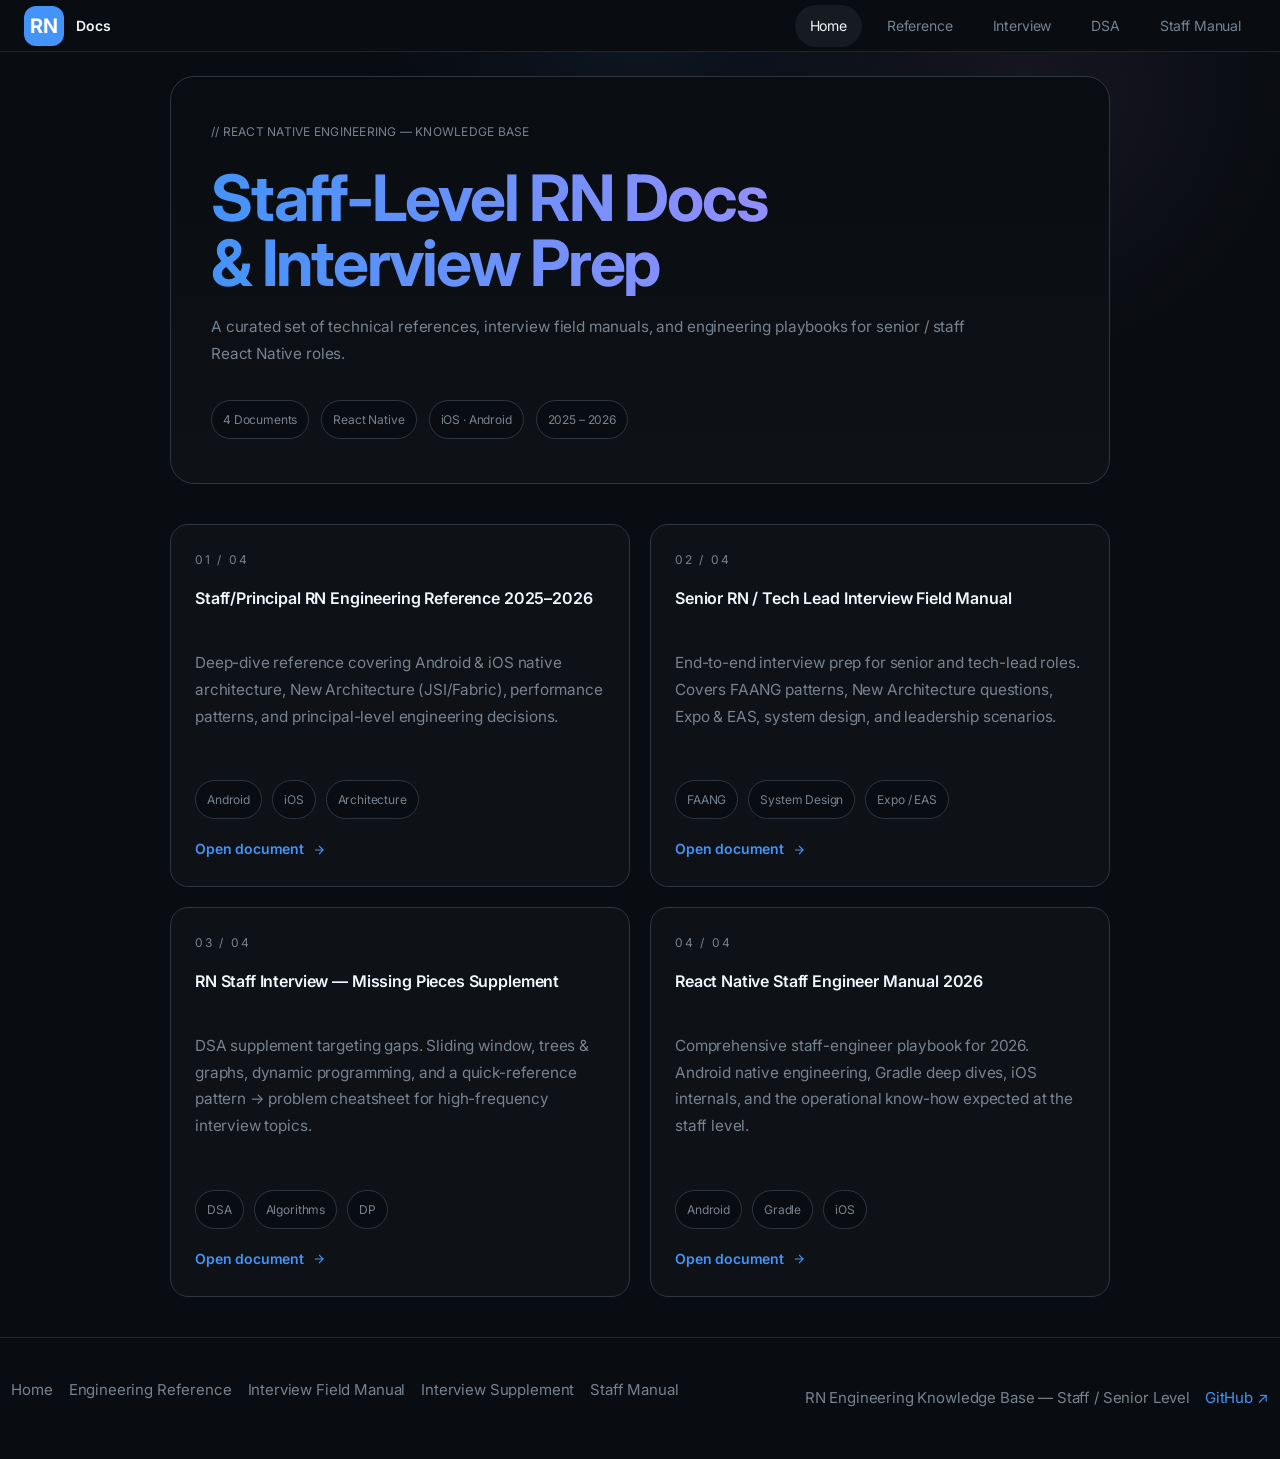
==== commit 6963b191: "issue fixes for ui" ====
--- a/index.html
+++ b/index.html
@@ -4,6 +4,11 @@
     <meta charset="utf-8" />
     <meta name="viewport" content="width=device-width, initial-scale=1.0" />
     <title>RN Engineering — Knowledge Base</title>
+    <meta name="description" content="Staff/Senior React Native engineering knowledge base — technical references, interview prep, and engineering playbooks." />
+    <meta property="og:title" content="RN Engineering — Knowledge Base" />
+    <meta property="og:description" content="Staff/Senior React Native engineering knowledge base — technical references, interview prep, and engineering playbooks." />
+    <meta property="og:type" content="website" />
+    <link rel="icon" href="data:image/svg+xml,%3Csvg xmlns='http://www.w3.org/2000/svg' viewBox='0 0 32 32'%3E%3Crect width='32' height='32' rx='6' fill='%230A84FF'/%3E%3Ctext x='50%25' y='57%25' dominant-baseline='middle' text-anchor='middle' font-family='sans-serif' font-size='15' font-weight='700' fill='white'%3ERN%3C/text%3E%3C/svg%3E" />
     <link rel="preconnect" href="https://fonts.googleapis.com" />
     <link rel="preconnect" href="https://fonts.gstatic.com" crossorigin />
     <link href="https://fonts.googleapis.com/css2?family=Inter:wght@400;500;600;650;700&family=JetBrains+Mono:wght@400;500;600;700&display=swap" rel="stylesheet" />
@@ -11,6 +16,8 @@
     <link rel="stylesheet" href="_theme.css" />
   </head>
   <body>
+  <a class="skip-link" href="#main-content">Skip to content</a>
+
     <div id="reading-progress"></div>
     <header class="navbar-custom">
       <div class="navbar-inner">
@@ -19,10 +26,11 @@
           <span class="brand-label">Docs</span>
         </a>
         <nav class="navbar-links" aria-label="Primary navigation">
-          <a class="navbar-link active" href="#">Overview</a>
-          <a class="navbar-link" href="#">Guides</a>
-          <a class="navbar-link" href="#">Components</a>
-          <a class="navbar-link" href="#">Patterns</a>
+          <a class="navbar-link active" href="index.html">Home</a>
+          <a class="navbar-link" href="rn_engineering_reference_2025.html">Reference</a>
+          <a class="navbar-link" href="rn_interview_field_manual.html">Interview</a>
+          <a class="navbar-link" href="rn_interview_supplement.html">DSA</a>
+          <a class="navbar-link" href="rn-staff-manual-2026.html">Staff Manual</a>
         </nav>
         <button id="drawer-toggle" class="navbar-toggler" type="button" aria-label="Open navigation">
           <svg width="20" height="20" viewBox="0 0 24 24" fill="none" stroke="currentColor" stroke-width="2" stroke-linecap="round" stroke-linejoin="round"><path d="M4 7h16M4 12h16M4 17h16"/></svg>
@@ -32,10 +40,16 @@
 
     <div class="app-shell no-sidebars d-flex align-items-start">
       <aside class="sidebar" aria-label="Sidebar navigation">
-        <!-- SIDEBAR TOC HERE -->
+        <div class="sidebar-section">
+          <span class="sidebar-label">Documents</span>
+          <a class="sidebar-link" href="rn_engineering_reference_2025.html">Engineering Reference</a>
+          <a class="sidebar-link" href="rn_interview_field_manual.html">Interview Field Manual</a>
+          <a class="sidebar-link" href="rn_interview_supplement.html">DSA Supplement</a>
+          <a class="sidebar-link" href="rn-staff-manual-2026.html">Staff Manual 2026</a>
+        </div>
       </aside>
 
-      <main class="main" role="main">
+      <main id="main-content" class="main" role="main">
         <section class="hero-banner">
           <p class="caption">// React Native Engineering — Knowledge Base</p>
           <h1 class="hero-title">Staff-Level <span>RN Docs</span><br>& Interview Prep</h1>
@@ -135,7 +149,13 @@
       </main>
 
       <aside class="toc" aria-label="Table of contents">
-        <!-- RIGHT TOC HERE -->
+        <nav class="toc-nav" aria-label="Page contents">
+          <span class="toc-heading">Documents</span>
+          <a class="toc-link" href="rn_engineering_reference_2025.html">01 — Engineering Reference</a>
+          <a class="toc-link" href="rn_interview_field_manual.html">02 — Interview Field Manual</a>
+          <a class="toc-link" href="rn_interview_supplement.html">03 — DSA Supplement</a>
+          <a class="toc-link" href="rn-staff-manual-2026.html">04 — Staff Manual 2026</a>
+        </nav>
       </aside>
     </div>
 
@@ -149,7 +169,13 @@
         <button id="drawer-close" class="drawer-close" type="button" aria-label="Close navigation">✕</button>
       </div>
       <div class="p-3">
-        <!-- SIDEBAR TOC HERE -->
+        <div class="sidebar-section">
+          <span class="sidebar-label">Documents</span>
+          <a class="sidebar-link" href="rn_engineering_reference_2025.html">Engineering Reference</a>
+          <a class="sidebar-link" href="rn_interview_field_manual.html">Interview Field Manual</a>
+          <a class="sidebar-link" href="rn_interview_supplement.html">DSA Supplement</a>
+          <a class="sidebar-link" href="rn-staff-manual-2026.html">Staff Manual 2026</a>
+        </div>
       </div>
     </div>
     <div id="drawer-overlay" class="overlay" aria-hidden="true"></div>
@@ -160,7 +186,13 @@
         <button class="drawer-close" type="button" aria-label="Close contents">✕</button>
       </div>
       <div class="p-3">
-        <!-- RIGHT TOC HERE -->
+        <nav class="toc-nav" aria-label="Page contents">
+          <span class="toc-heading">Documents</span>
+          <a class="toc-link" href="rn_engineering_reference_2025.html">01 — Engineering Reference</a>
+          <a class="toc-link" href="rn_interview_field_manual.html">02 — Interview Field Manual</a>
+          <a class="toc-link" href="rn_interview_supplement.html">03 — DSA Supplement</a>
+          <a class="toc-link" href="rn-staff-manual-2026.html">04 — Staff Manual 2026</a>
+        </nav>
       </div>
     </div>
     <div id="toc-overlay" class="overlay" aria-hidden="true"></div>
@@ -179,7 +211,7 @@
       </div>
       <div class="d-flex flex-column flex-sm-row gap-3 mt-3" style="color: var(--text-muted);">
         <p class="mb-0">RN Engineering Knowledge Base — Staff / Senior Level</p>
-        <p class="mb-0"><a href="https://github.com" target="_blank" rel="noopener">GitHub ↗</a></p>
+        <p class="mb-0"><a href="https://github.com/memon07/react-native-interview" target="_blank" rel="noopener">GitHub ↗</a></p>
       </div>
     </footer>
 
--- a/_theme.css
+++ b/_theme.css
@@ -571,6 +571,24 @@
   }
 }
 
+.skip-link {
+  position: absolute;
+  top: -40px;
+  left: 8px;
+  z-index: 200;
+  padding: 6px 14px;
+  background: var(--accent-blue);
+  color: #fff;
+  font-size: 13px;
+  font-weight: 600;
+  border-radius: 4px;
+  text-decoration: none;
+  transition: top 0.15s;
+}
+.skip-link:focus {
+  top: 8px;
+}
+
 #reading-progress {
   position: fixed;
   top: 0;
@@ -723,6 +741,20 @@
   color: var(--accent-blue);
 }
 
+.toc-label {
+  display: inline-flex;
+  align-items: center;
+  padding: 2px 8px;
+  border-radius: 999px;
+  font-size: 11px;
+  font-weight: 600;
+  letter-spacing: 0.14em;
+  text-transform: uppercase;
+  background: rgba(68, 147, 248, 0.12);
+  color: var(--accent-blue);
+  width: fit-content;
+}
+
 .badge-level {
   display: inline-flex;
   padding: 4px 8px;
@@ -1235,6 +1267,125 @@
   gap: 18px;
   align-items: center;
 }
+
+/* ===== HERO (page-specific from staff manual) ===== */
+.hero {
+  position: relative;
+  min-height: 100vh;
+  display: flex;
+  flex-direction: column;
+  justify-content: center;
+  align-items: center;
+  text-align: center;
+  padding: 4rem 2rem;
+  overflow: hidden;
+}
+
+.hero-grid {
+  position: absolute;
+  inset: 0;
+  background-image: linear-gradient(rgba(0,212,255,0.04) 1px, transparent 1px), linear-gradient(90deg, rgba(0,212,255,0.04) 1px, transparent 1px);
+  background-size: 60px 60px;
+  animation: gridDrift 20s linear infinite;
+}
+
+@keyframes gridDrift {
+  0% { transform: translateY(0); }
+  100% { transform: translateY(60px); }
+}
+
+.hero-glow {
+  position: absolute;
+  width: 600px;
+  height: 600px;
+  border-radius: 50%;
+  background: radial-gradient(circle, rgba(124,58,237,0.15) 0%, transparent 70%);
+  top: 50%;
+  left: 50%;
+  transform: translate(-50%, -50%);
+  animation: pulse 4s ease-in-out infinite;
+}
+
+@keyframes pulse {
+  0%, 100% { transform: translate(-50%, -50%) scale(1); opacity: 0.6; }
+  50% { transform: translate(-50%, -50%) scale(1.1); opacity: 1; }
+}
+
+.hero-badge {
+  display: inline-flex;
+  align-items: center;
+  gap: 8px;
+  padding: 6px 16px;
+  border: 1px solid rgba(0,212,255,0.3);
+  border-radius: 100px;
+  background: rgba(0,212,255,0.05);
+  color: var(--accent-blue);
+  font-size: 11px;
+  letter-spacing: 0.15em;
+  text-transform: uppercase;
+  margin-bottom: 2rem;
+  position: relative;
+  z-index: 1;
+}
+
+.hero-badge::before {
+  content: '';
+  width: 6px;
+  height: 6px;
+  background: var(--accent-blue);
+  border-radius: 50%;
+  animation: blink 1.5s ease-in-out infinite;
+}
+
+@keyframes blink {
+  0%, 100% { opacity: 1; }
+  50% { opacity: 0.2; }
+}
+
+.hero h1 {
+  font-family: var(--font-head);
+  font-size: clamp(2.5rem, 6vw, 5.5rem);
+  font-weight: 800;
+  line-height: 1.05;
+  position: relative;
+  z-index: 1;
+  letter-spacing: -0.02em;
+}
+
+.hero h1 .line1 { color: var(--text-primary); display: block; }
+.hero h1 .line2 {
+  background: linear-gradient(135deg, var(--accent-blue) 0%, var(--accent-purple) 50%, var(--accent-amber) 100%);
+  -webkit-background-clip: text;
+  -webkit-text-fill-color: transparent;
+  background-clip: text;
+  display: block;
+}
+
+.hero-sub {
+  font-size: 14px;
+  color: var(--text-body);
+  max-width: 600px;
+  margin: 1.5rem auto 0;
+  position: relative;
+  z-index: 1;
+  line-height: 1.8;
+}
+
+.hero-meta {
+  display: flex;
+  gap: 2rem;
+  margin-top: 3rem;
+  position: relative;
+  z-index: 1;
+  flex-wrap: wrap;
+  justify-content: center;
+}
+
+.hero-stat { display:flex; flex-direction:column; align-items:center; gap:4px }
+.hero-stat .num { font-family: var(--font-head); font-size:2rem; font-weight:800; color:var(--accent-blue) }
+.hero-stat .label { font-size:10px; letter-spacing:0.1em; text-transform:uppercase; color:var(--text-muted) }
+
+/* End hero */
 
 .footer-links {
   display: flex;
